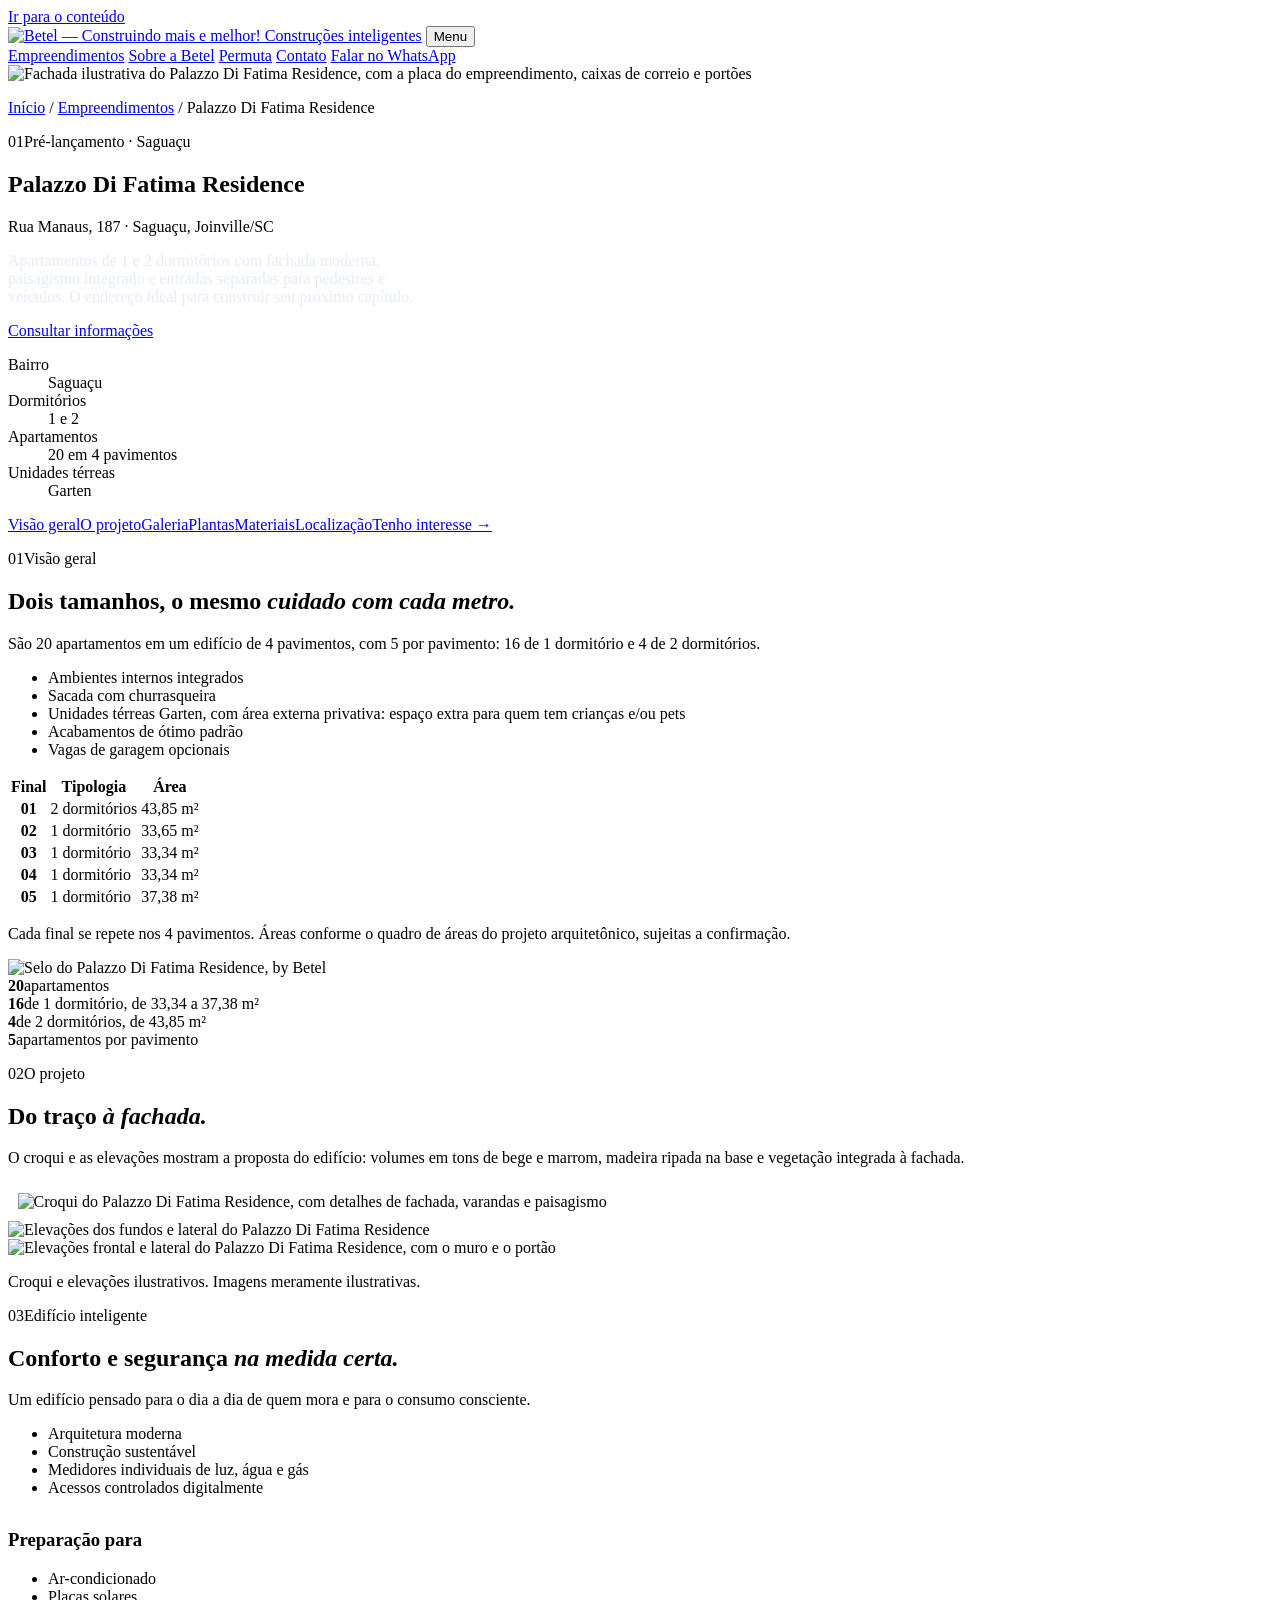
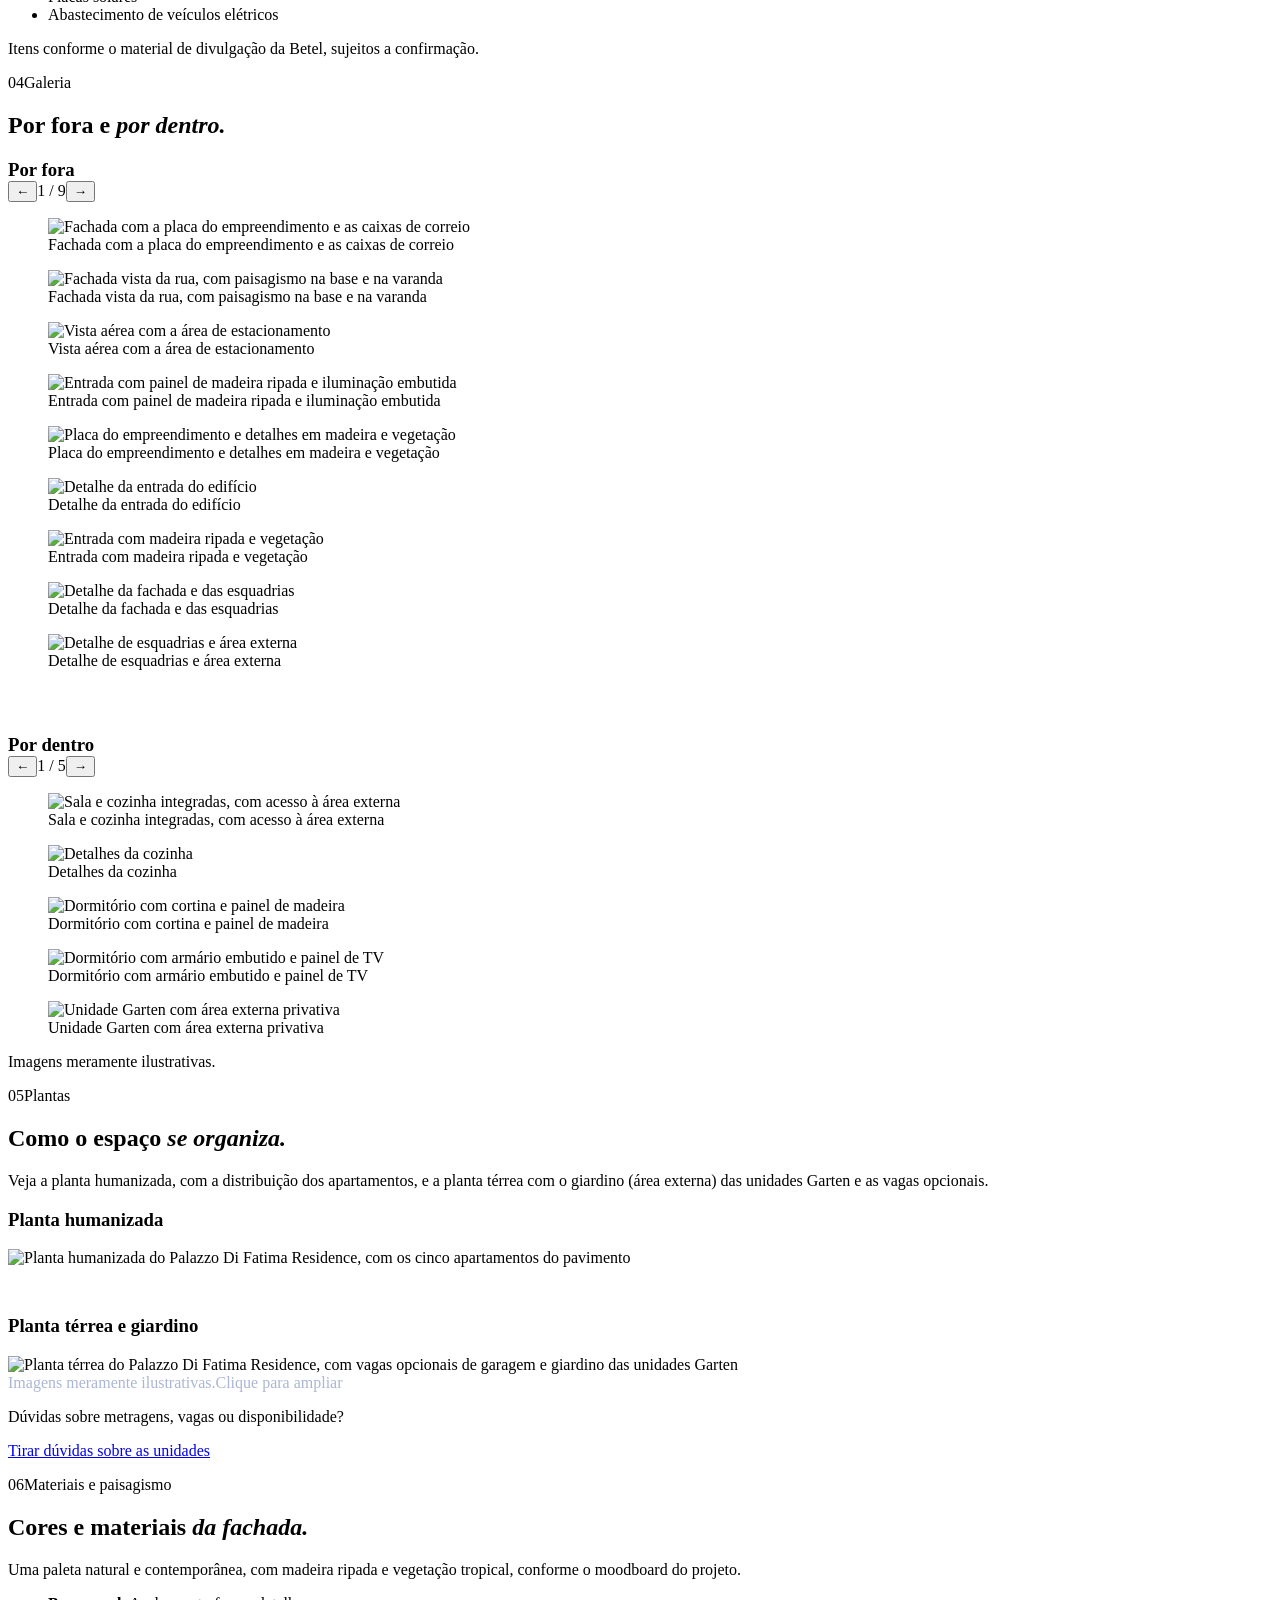
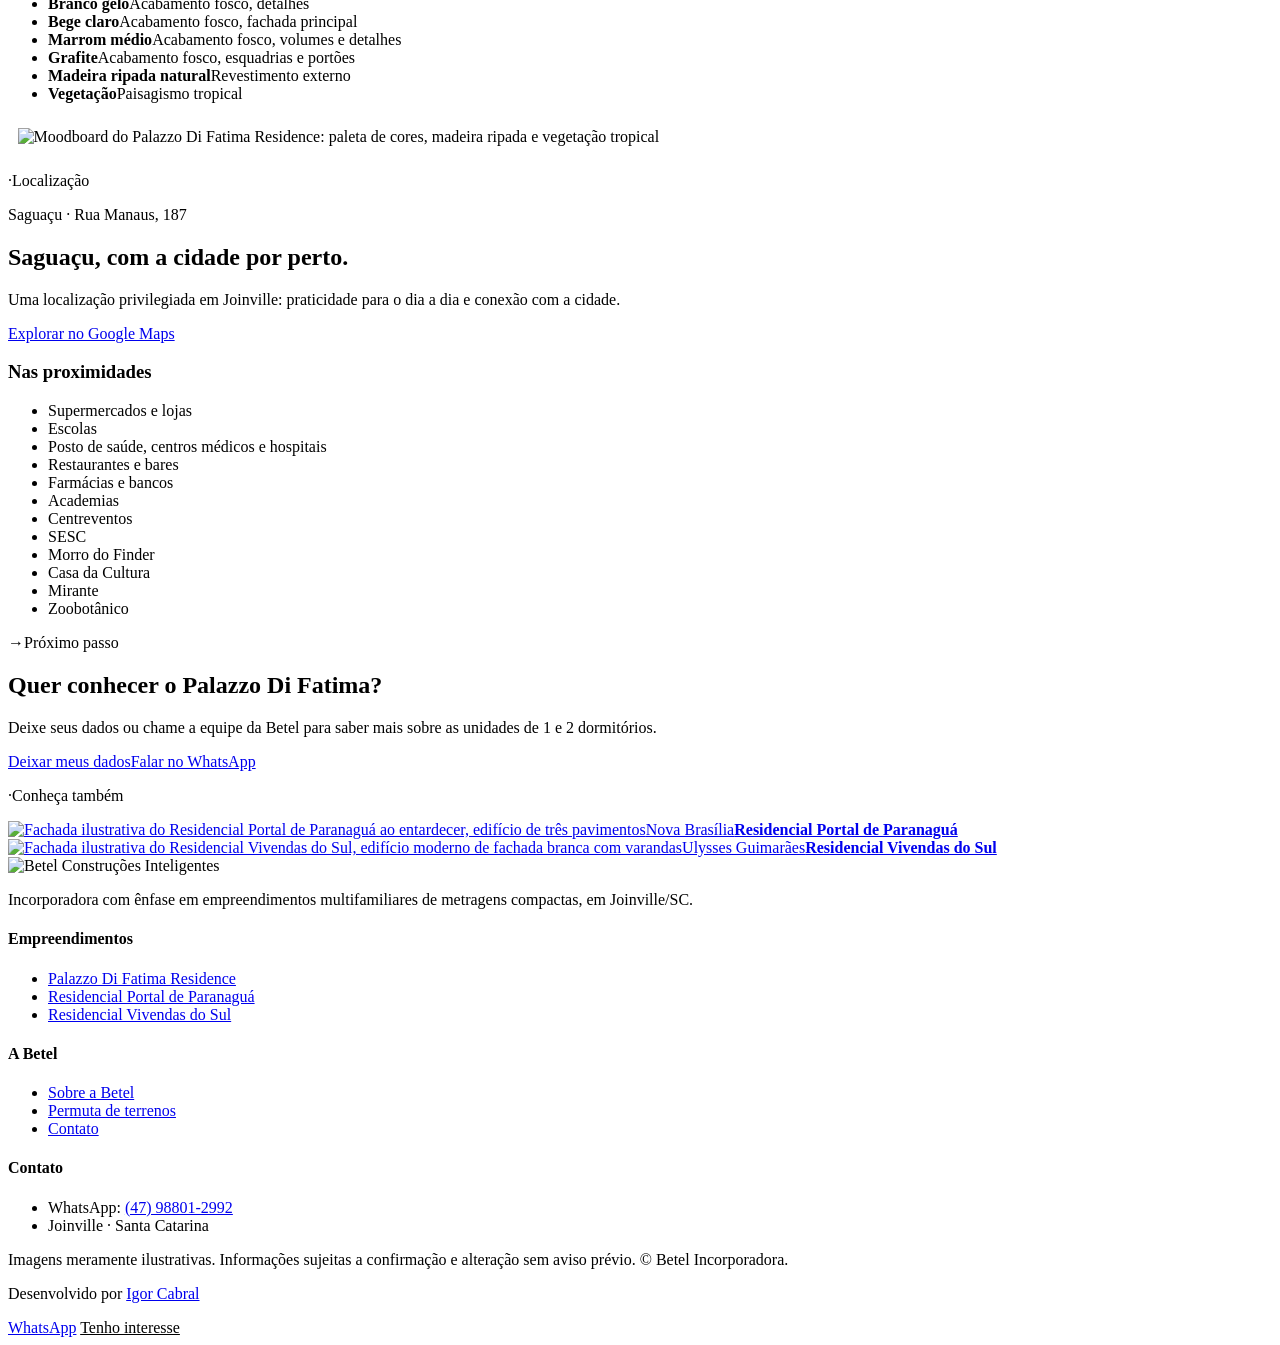
==== palazzo-di-fatima.html @ acd038aa "Add files via upload" ====
<!doctype html>
<html lang="pt-BR">
<head>
<meta charset="utf-8">
<meta name="viewport" content="width=device-width,initial-scale=1">
<title>Palazzo Di Fatima Residence — 20 apartamentos de 1 e 2 dormitórios no Saguaçu, Joinville | Betel</title>
<meta name="description" content="Palazzo Di Fatima Residence, Rua Manaus, 187, Saguaçu (Joinville): 20 apartamentos de 1 e 2 dormitórios, unidades Garten, edifício inteligente. Veja plantas, galeria e localização.">
<meta property="og:title" content="Palazzo Di Fatima Residence — 20 apartamentos de 1 e 2 dormitórios no Saguaçu, Joinville | Betel">
<meta property="og:description" content="Palazzo Di Fatima Residence, Rua Manaus, 187, Saguaçu (Joinville): 20 apartamentos de 1 e 2 dormitórios, unidades Garten, edifício inteligente. Veja plantas, galeria e localização.">
<meta property="og:type" content="website">
<meta property="og:locale" content="pt_BR">
<meta property="og:image" content="img/palazzo-fachada.jpg">
<meta name="theme-color" content="#0b1f4b">
<link rel="icon" href="img/betel-logo.png">
<link rel="stylesheet" href="css/style.css">
</head>
<body>
<a class="skip" href="#conteudo">Ir para o conteúdo</a>
<header class="site-header">
  <div class="wrap">
    <a class="logo" href="index.html" aria-label="Betel Incorporadora — página inicial"><img src="img/betel-logo.png" alt="Betel — Construindo mais e melhor! Construções inteligentes" width="96" height="40"></a>
    <button class="menu-toggle" aria-expanded="false" aria-controls="nav">Menu</button>
    <nav class="nav" id="nav" aria-label="Principal">
      <a href="index.html#empreendimentos">Empreendimentos</a>
      <a href="index.html#sobre">Sobre a Betel</a>
      <a href="index.html#permuta">Permuta</a>
      <a href="index.html#contato">Contato</a>
      <a class="btn btn-gold btn-sm" data-wa="Olá! Acessei o site da Betel e gostaria de receber mais informações." href="#">Falar no WhatsApp</a>
    </nav>
  </div>
  <div class="progress" aria-hidden="true"></div>
</header>
<main id="conteudo">
<section class="p-hero" aria-labelledby="h1">
  <div class="hero-media" style="--pos:center 78%"><img src="img/palazzo-fachada.jpg" alt="Fachada ilustrativa do Palazzo Di Fatima Residence, com a placa do empreendimento, caixas de correio e portões" width="1592" height="1125" fetchpriority="high" decoding="async" style=view-transition-name:img-palazzo></div>
  <div class="wrap">
    <div class="p-hero-grid">
    <div>
    <p class="crumb"><a href="index.html">Início</a> / <a href="index.html#empreendimentos">Empreendimentos</a> / Palazzo Di Fatima Residence</p>
    <p class="dim"><span class="n">01</span><span class="ln"></span><span>Pré-lançamento · Saguaçu</span></p>
    <h1 id="h1">Palazzo Di Fatima Residence</h1>
    <p class="addr">Rua Manaus, 187 · Saguaçu, Joinville/SC</p>
    <p class="lead" style="color:#e6ebf7;max-width:52ch">Apartamentos de 1 e 2 dormitórios com fachada moderna, paisagismo integrado e entradas separadas para pedestres e veículos. O endereço ideal para construir seu próximo capítulo.</p>
    <div class="actions"><a class="btn btn-gold" data-wa="Olá! Acessei o site da Betel e gostaria de receber mais informações sobre o Palazzo Di Fatima Residence." href="#">Consultar informações</a><a class="tlink" style="color:#fff" href="#localizacao">Ver localização</a></div>
    </div>
    
    </div>
    <dl class="p-strip"><div><dt>Bairro</dt><dd>Saguaçu</dd></div><div><dt>Dormitórios</dt><dd>1 e 2</dd></div><div><dt>Apartamentos</dt><dd>20 em 4 pavimentos</dd></div><div><dt>Unidades térreas</dt><dd>Garten</dd></div></dl>
  </div>
</section><div class="subnav"><div class="wrap"><a href="#visao">Visão geral</a><a href="#projeto">O projeto</a><a href="#galeria">Galeria</a><a href="#plantas">Plantas</a><a href="#materiais">Materiais</a><a href="#localizacao">Localização</a><a class="go" href="index.html?empreendimento=palazzo-di-fatima#contato">Tenho interesse →</a></div></div>
<section class="sec light" id="visao">
  <div class="wrap">
    <p class="dim rv "><span class="n">01</span><span class="ln"></span><span>Visão geral</span></p>
    <div class="split">
      <div>
        <h2>Dois tamanhos, o mesmo <em>cuidado com cada metro.</em></h2>
        <p class="lead">São 20 apartamentos em um edifício de 4 pavimentos, com 5 por pavimento: 16 de 1 dormitório e 4 de 2 dormitórios.</p>
        <ul class="ticks" data-stagger><li>Ambientes internos integrados</li><li>Sacada com churrasqueira</li><li>Unidades térreas Garten, com área externa privativa: espaço extra para quem tem crianças e/ou pets</li><li>Acabamentos de ótimo padrão</li><li>Vagas de garagem opcionais</li></ul>
      </div>
      <div>
        <div class="compare rv" tabindex="0" role="region" aria-label="Quadro de unidades do Palazzo Di Fatima">
          <table style="min-width:0">
            <thead><tr><th scope="col">Final</th><th scope="col">Tipologia</th><th scope="col">Área</th></tr></thead>
            <tbody>
              <tr><th scope="row" style="position:static">01</th><td>2 dormitórios</td><td>43,85 m²</td></tr>
              <tr><th scope="row" style="position:static">02</th><td>1 dormitório</td><td>33,65 m²</td></tr>
              <tr><th scope="row" style="position:static">03</th><td>1 dormitório</td><td>33,34 m²</td></tr>
              <tr><th scope="row" style="position:static">04</th><td>1 dormitório</td><td>33,34 m²</td></tr>
              <tr><th scope="row" style="position:static">05</th><td>1 dormitório</td><td>37,38 m²</td></tr>
            </tbody>
          </table>
        </div>
        <p class="fine">Cada final se repete nos 4 pavimentos. Áreas conforme o quadro de áreas do projeto arquitetônico, sujeitas a confirmação.</p>
        <img class="brand-stamp" src="img/palazzo-selo.jpg" alt="Selo do Palazzo Di Fatima Residence, by Betel" width="150" height="150" loading="lazy" decoding="async">
      </div>
    </div>
    <div class="bignums" data-stagger>
      <div><b>20</b><span>apartamentos</span></div>
      <div><b>16</b><span>de 1 dormitório, de 33,34 a 37,38 m²</span></div>
      <div><b>4</b><span>de 2 dormitórios, de 43,85 m²</span></div>
      <div><b>5</b><span>apartamentos por pavimento</span></div>
    </div>
  </div>
</section>
<section class="sec white" id="projeto">
  <div class="wrap">
    <p class="dim rv "><span class="n">02</span><span class="ln"></span><span>O projeto</span></p>
    <div class="sec-head"><h2>Do traço <em>à fachada.</em></h2><p>O croqui e as elevações mostram a proposta do edifício: volumes em tons de bege e marrom, madeira ripada na base e vegetação integrada à fachada.</p></div>
    <div class="plan imr" style="padding:.6rem"><img src="img/palazzo-croqui.jpg" alt="Croqui do Palazzo Di Fatima Residence, com detalhes de fachada, varandas e paisagismo" width="1800" height="1012" loading="lazy" decoding="async" data-lb></div>
    <div class="elev">
      <div class="plan imr"><img src="img/palazzo-elevacao-1.jpg" alt="Elevações dos fundos e lateral do Palazzo Di Fatima Residence" width="1625" height="1125" loading="lazy" decoding="async" data-lb></div>
      <div class="plan imr"><img src="img/palazzo-elevacao-2.jpg" alt="Elevações frontal e lateral do Palazzo Di Fatima Residence, com o muro e o portão" width="1591" height="1125" loading="lazy" decoding="async" data-lb></div>
    </div>
    <p class="fine">Croqui e elevações ilustrativos. Imagens meramente ilustrativas.</p>
  </div>
</section>
<section class="sec dark" id="inteligente">
  <div class="wrap">
    <p class="dim rv "><span class="n">03</span><span class="ln"></span><span>Edifício inteligente</span></p>
    <div class="split">
      <div>
        <h2>Conforto e segurança <em>na medida certa.</em></h2>
        <p class="lead">Um edifício pensado para o dia a dia de quem mora e para o consumo consciente.</p>
      </div>
      <div>
        <ul class="ticks" data-stagger><li>Arquitetura moderna</li><li>Construção sustentável</li><li>Medidores individuais de luz, água e gás</li><li>Acessos controlados digitalmente</li></ul>
        <h3 style="margin-top:2rem">Preparação para</h3>
        <ul class="ticks" data-stagger><li>Ar-condicionado</li><li>Placas solares</li><li>Abastecimento de veículos elétricos</li></ul>
      </div>
    </div>
    <p class="fine">Itens conforme o material de divulgação da Betel, sujeitos a confirmação.</p>
  </div>
</section>
<section class="sec light" id="galeria">
  <div class="wrap">
    <p class="dim rv "><span class="n">04</span><span class="ln"></span><span>Galeria</span></p>
    <h2>Por fora e <em>por dentro.</em></h2>
    <div class="carousel-wrap">
  <div class="car-head"><h3 style="margin:0">Por fora</h3>
    <div class="car-ctl"><button class="prev" aria-label="Imagem anterior: Por fora">←</button><span class="cnt" aria-live="polite">1 / 9</span><button class="next" aria-label="Próxima imagem: Por fora">→</button></div></div>
  <div class="carousel" tabindex="0" aria-label="Galeria: Por fora"><figure><div class="fimg imr"><img src="img/palazzo-fachada.jpg" alt="Fachada com a placa do empreendimento e as caixas de correio" width="1592" height="1125" loading="lazy" decoding="async" data-lb></div><figcaption>Fachada com a placa do empreendimento e as caixas de correio</figcaption></figure><figure><div class="fimg imr"><img src="img/palazzo-hero.jpg" alt="Fachada vista da rua, com paisagismo na base e na varanda" width="1581" height="1125" loading="lazy" decoding="async" data-lb></div><figcaption>Fachada vista da rua, com paisagismo na base e na varanda</figcaption></figure><figure><div class="fimg imr"><img src="img/palazzo-aerea.jpg" alt="Vista aérea com a área de estacionamento" width="1800" height="1012" loading="lazy" decoding="async" data-lb></div><figcaption>Vista aérea com a área de estacionamento</figcaption></figure><figure><div class="fimg imr"><img src="img/palazzo-entrada-betel.jpg" alt="Entrada com painel de madeira ripada e iluminação embutida" width="1800" height="1012" loading="lazy" decoding="async" data-lb></div><figcaption>Entrada com painel de madeira ripada e iluminação embutida</figcaption></figure><figure><div class="fimg imr"><img src="img/palazzo-placa.jpg" alt="Placa do empreendimento e detalhes em madeira e vegetação" width="1800" height="1012" loading="lazy" decoding="async" data-lb></div><figcaption>Placa do empreendimento e detalhes em madeira e vegetação</figcaption></figure><figure><div class="fimg imr"><img src="img/palazzo-entrada-1.jpg" alt="Detalhe da entrada do edifício" width="1600" height="1125" loading="lazy" decoding="async" data-lb></div><figcaption>Detalhe da entrada do edifício</figcaption></figure><figure><div class="fimg imr"><img src="img/palazzo-entrada-2.jpg" alt="Entrada com madeira ripada e vegetação" width="1600" height="1125" loading="lazy" decoding="async" data-lb></div><figcaption>Entrada com madeira ripada e vegetação</figcaption></figure><figure><div class="fimg imr"><img src="img/palazzo-detalhe-fachada.jpg" alt="Detalhe da fachada e das esquadrias" width="1592" height="1125" loading="lazy" decoding="async" data-lb></div><figcaption>Detalhe da fachada e das esquadrias</figcaption></figure><figure><div class="fimg imr"><img src="img/palazzo-detalhe-varanda.jpg" alt="Detalhe de esquadrias e área externa" width="1592" height="1125" loading="lazy" decoding="async" data-lb></div><figcaption>Detalhe de esquadrias e área externa</figcaption></figure></div>
</div>
    <div style="height:3rem"></div>
    <div class="carousel-wrap">
  <div class="car-head"><h3 style="margin:0">Por dentro</h3>
    <div class="car-ctl"><button class="prev" aria-label="Imagem anterior: Por dentro">←</button><span class="cnt" aria-live="polite">1 / 5</span><button class="next" aria-label="Próxima imagem: Por dentro">→</button></div></div>
  <div class="carousel" tabindex="0" aria-label="Galeria: Por dentro"><figure><div class="fimg imr"><img src="img/palazzo-sala-cozinha.jpg" alt="Sala e cozinha integradas, com acesso à área externa" width="1581" height="1125" loading="lazy" decoding="async" data-lb></div><figcaption>Sala e cozinha integradas, com acesso à área externa</figcaption></figure><figure><div class="fimg imr"><img src="img/palazzo-cozinha-detalhe.jpg" alt="Detalhes da cozinha" width="1605" height="1128" loading="lazy" decoding="async" data-lb></div><figcaption>Detalhes da cozinha</figcaption></figure><figure><div class="fimg imr"><img src="img/palazzo-quarto-solteiro.jpg" alt="Dormitório com cortina e painel de madeira" width="1587" height="1128" loading="lazy" decoding="async" data-lb></div><figcaption>Dormitório com cortina e painel de madeira</figcaption></figure><figure><div class="fimg imr"><img src="img/palazzo-quarto-casal.jpg" alt="Dormitório com armário embutido e painel de TV" width="1598" height="1130" loading="lazy" decoding="async" data-lb></div><figcaption>Dormitório com armário embutido e painel de TV</figcaption></figure><figure><div class="fimg imr"><img src="img/palazzo-garten.jpg" alt="Unidade Garten com área externa privativa" width="580" height="435" loading="lazy" decoding="async" data-lb></div><figcaption>Unidade Garten com área externa privativa</figcaption></figure></div>
</div>
    <p class="fine">Imagens meramente ilustrativas.</p>
  </div>
</section>
<section class="sec dark" id="plantas">
  <div class="wrap">
    <p class="dim rv "><span class="n">05</span><span class="ln"></span><span>Plantas</span></p>
    <div class="sec-head"><h2>Como o espaço <em>se organiza.</em></h2><p>Veja a planta humanizada, com a distribuição dos apartamentos, e a planta térrea com o giardino (área externa) das unidades Garten e as vagas opcionais.</p></div>
    <h3>Planta humanizada</h3>
    <div class="plan imr"><img src="img/palazzo-planta-humanizada.jpg" alt="Planta humanizada do Palazzo Di Fatima Residence, com os cinco apartamentos do pavimento" width="1874" height="1125" loading="lazy" decoding="async" data-lb></div>
    <h3 style="margin-top:3rem">Planta térrea e giardino</h3>
    <div class="plan imr"><img src="img/palazzo-planta-terrea.jpg" alt="Planta térrea do Palazzo Di Fatima Residence, com vagas opcionais de garagem e giardino das unidades Garten" width="2000" height="836" loading="lazy" decoding="async" data-lb></div>
    <div class="plan-note" style="color:#aab6d3"><span>Imagens meramente ilustrativas.</span><span class="zoom-hint" style="color:var(--gold)">Clique para ampliar</span></div>
    <div class="inline-cta"><p>Dúvidas sobre metragens, vagas ou disponibilidade?</p><a class="btn btn-gold" data-wa="Olá! Acessei o site da Betel e gostaria de tirar dúvidas sobre as unidades e as vagas do Palazzo Di Fatima Residence." href="#">Tirar dúvidas sobre as unidades</a></div>
  </div>
</section>
<section class="sec white" id="materiais">
  <div class="wrap">
    <p class="dim rv "><span class="n">06</span><span class="ln"></span><span>Materiais e paisagismo</span></p>
    <div class="split rev">
      <div>
        <h2>Cores e materiais <em>da fachada.</em></h2>
        <p class="lead">Uma paleta natural e contemporânea, com madeira ripada e vegetação tropical, conforme o moodboard do projeto.</p>
        <ul class="swatches" data-stagger>
          <li><i style="background:#faf6f3"></i><span><b>Branco gelo</b>Acabamento fosco, detalhes</span></li>
          <li><i style="background:#d4c6b6"></i><span><b>Bege claro</b>Acabamento fosco, fachada principal</span></li>
          <li><i style="background:#876b55"></i><span><b>Marrom médio</b>Acabamento fosco, volumes e detalhes</span></li>
          <li><i style="background:#4a4b46"></i><span><b>Grafite</b>Acabamento fosco, esquadrias e portões</span></li>
          <li><i class="wood"></i><span><b>Madeira ripada natural</b>Revestimento externo</span></li>
          <li><i class="leaf"></i><span><b>Vegetação</b>Paisagismo tropical</span></li>
        </ul>
      </div>
      <div class="plan imr" style="padding:.6rem"><img src="img/palazzo-moodboard.jpg" alt="Moodboard do Palazzo Di Fatima Residence: paleta de cores, madeira ripada e vegetação tropical" width="1600" height="1125" loading="lazy" decoding="async" data-lb></div>
    </div>
  </div>
</section>
<section class="sec white" id="localizacao">
  <div class="wrap">
    <p class="dim rv "><span class="n">·</span><span class="ln"></span><span>Localização</span></p>
    <div class="split rev">
      <div>
        <p class="where">Saguaçu · Rua Manaus, 187</p>
        <h2>Saguaçu, com a cidade por perto.</h2>
        <p class="lead">Uma localização privilegiada em Joinville: praticidade para o dia a dia e conexão com a cidade.</p>
        <div class="actions"><a class="btn btn-line" target="_blank" rel="noopener" href="https://www.google.com/maps/search/?api=1&query=Rua%20Manaus%2C%20187%2C%20Sagua%C3%A7u%2C%20Joinville%2C%20SC">Explorar no Google Maps</a></div>
      </div>
      <div><h3>Nas proximidades</h3><ul class="ticks cols2 stagger-ul"><li>Supermercados e lojas</li><li>Escolas</li><li>Posto de saúde, centros médicos e hospitais</li><li>Restaurantes e bares</li><li>Farmácias e bancos</li><li>Academias</li><li>Centreventos</li><li>SESC</li><li>Morro do Finder</li><li>Casa da Cultura</li><li>Mirante</li><li>Zoobotânico</li></ul></div>
    </div>
  </div>
</section><section class="sec deep" id="contato-projeto" aria-labelledby="fc">
  <div class="wrap">
    <p class="dim rv "><span class="n">→</span><span class="ln"></span><span>Próximo passo</span></p>
    <div class="sec-head">
      <h2 id="fc">Quer conhecer o Palazzo Di Fatima?</h2>
      <div><p class="lead">Deixe seus dados ou chame a equipe da Betel para saber mais sobre as unidades de 1 e 2 dormitórios.</p>
      <div class="actions"><a class="btn btn-gold" href="index.html?empreendimento=palazzo-di-fatima#contato">Deixar meus dados</a><a class="btn btn-ghost" data-wa="Olá! Acessei o site da Betel e gostaria de receber mais informações sobre o Palazzo Di Fatima Residence." href="#">Falar no WhatsApp</a></div></div>
    </div>
  </div>
</section><section class="sec light"><div class="wrap">
  <p class="dim rv "><span class="n">·</span><span class="ln"></span><span>Conheça também</span></p>
  <div class="others" data-stagger><a href="portal-de-paranagua.html"><span class="im"><img src="img/portal-fachada.jpg" alt="Fachada ilustrativa do Residencial Portal de Paranaguá ao entardecer, edifício de três pavimentos" width="1600" height="900" loading="lazy" decoding="async"></span><span><span class="where">Nova Brasília</span><strong>Residencial Portal de Paranaguá</strong></span></a><a href="vivendas-do-sul.html"><span class="im"><img src="img/vivendas-fachada.jpg" alt="Fachada ilustrativa do Residencial Vivendas do Sul, edifício moderno de fachada branca com varandas" width="580" height="435" loading="lazy" decoding="async"></span><span><span class="where">Ulysses Guimarães</span><strong>Residencial Vivendas do Sul</strong></span></a></div>
</div></section></main>
<footer class="site-footer">
  <div class="wrap">
    <div class="cols">
      <div>
        <span class="logo-box"><img src="img/betel-logo.png" alt="Betel Construções Inteligentes" width="96" height="40"></span>
        <p>Incorporadora com ênfase em empreendimentos multifamiliares de metragens compactas, em Joinville/SC.</p>
      </div>
      <div>
        <h4>Empreendimentos</h4>
        <ul>
          <li><a href="palazzo-di-fatima.html">Palazzo Di Fatima Residence</a></li>
          <li><a href="portal-de-paranagua.html">Residencial Portal de Paranaguá</a></li>
          <li><a href="vivendas-do-sul.html">Residencial Vivendas do Sul</a></li>
        </ul>
      </div>
      <div>
        <h4>A Betel</h4>
        <ul>
          <li><a href="index.html#sobre">Sobre a Betel</a></li>
          <li><a href="index.html#permuta">Permuta de terrenos</a></li>
          <li><a href="index.html#contato">Contato</a></li>
        </ul>
      </div>
      <div>
        <h4>Contato</h4>
        <ul>
          <li>WhatsApp: <a data-wa="Olá! Acessei o site da Betel e gostaria de receber mais informações." href="#"><span data-wa-label>(47) 98801-2992</span></a></li>
          <li>Joinville · Santa Catarina</li>
        </ul>
      </div>
    </div>
    <div class="legal">
      <p>Imagens meramente ilustrativas. Informações sujeitas a confirmação e alteração sem aviso prévio. © Betel Incorporadora.</p>
      <p class="credit">Desenvolvido por <a href="https://igorcabral.dev.br" target="_blank" rel="noopener" aria-label="Igor Cabral, desenvolvedor do site (abre em nova aba)"><img src="img/igor-cabral-logo-white.png" alt="Igor Cabral" height="22" onerror="this.outerHTML='<span>Igor Cabral</span>'"></a></p>
    </div>
  </div>
</footer>
<div class="mbar" role="region" aria-label="Contato rápido">
  <a data-wa="Olá! Acessei o site da Betel e gostaria de receber mais informações sobre o Palazzo Di Fatima Residence." href="#">WhatsApp</a>
  <a class="gold" href="index.html?empreendimento=palazzo-di-fatima#contato" style="background:var(--gold);color:var(--navy-deep)">Tenho interesse</a>
</div>
<dialog id="lightbox" aria-label="Imagem ampliada">
  <div class="stage"><img alt=""></div>
  <button type="button" class="lb-btn lb-close" aria-label="Fechar">×</button>
  <button type="button" class="lb-btn lb-prev" aria-label="Imagem anterior">‹</button>
  <button type="button" class="lb-btn lb-next" aria-label="Próxima imagem">›</button>
  <p class="lb-cap" aria-live="polite"></p>
</dialog>
<script src="js/config.js"></script>
<script src="js/main.js"></script>
</body>
</html>
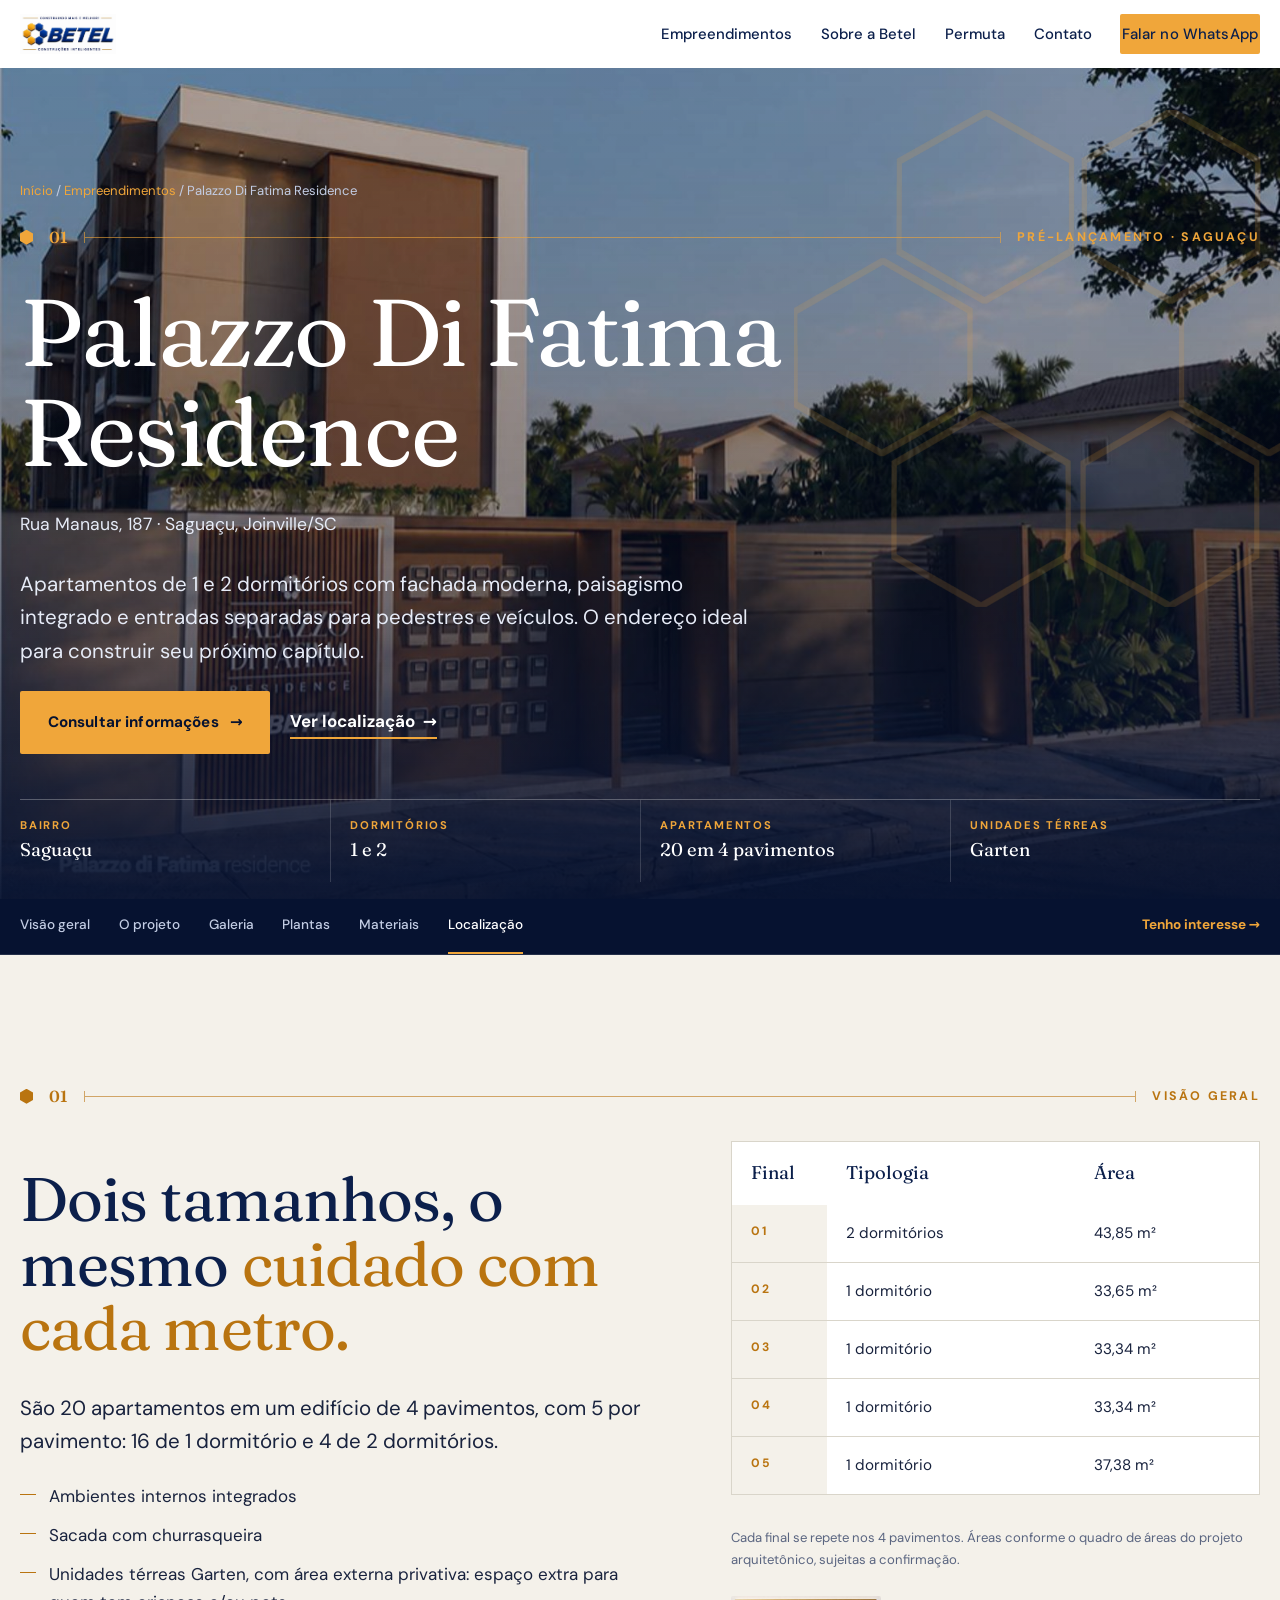
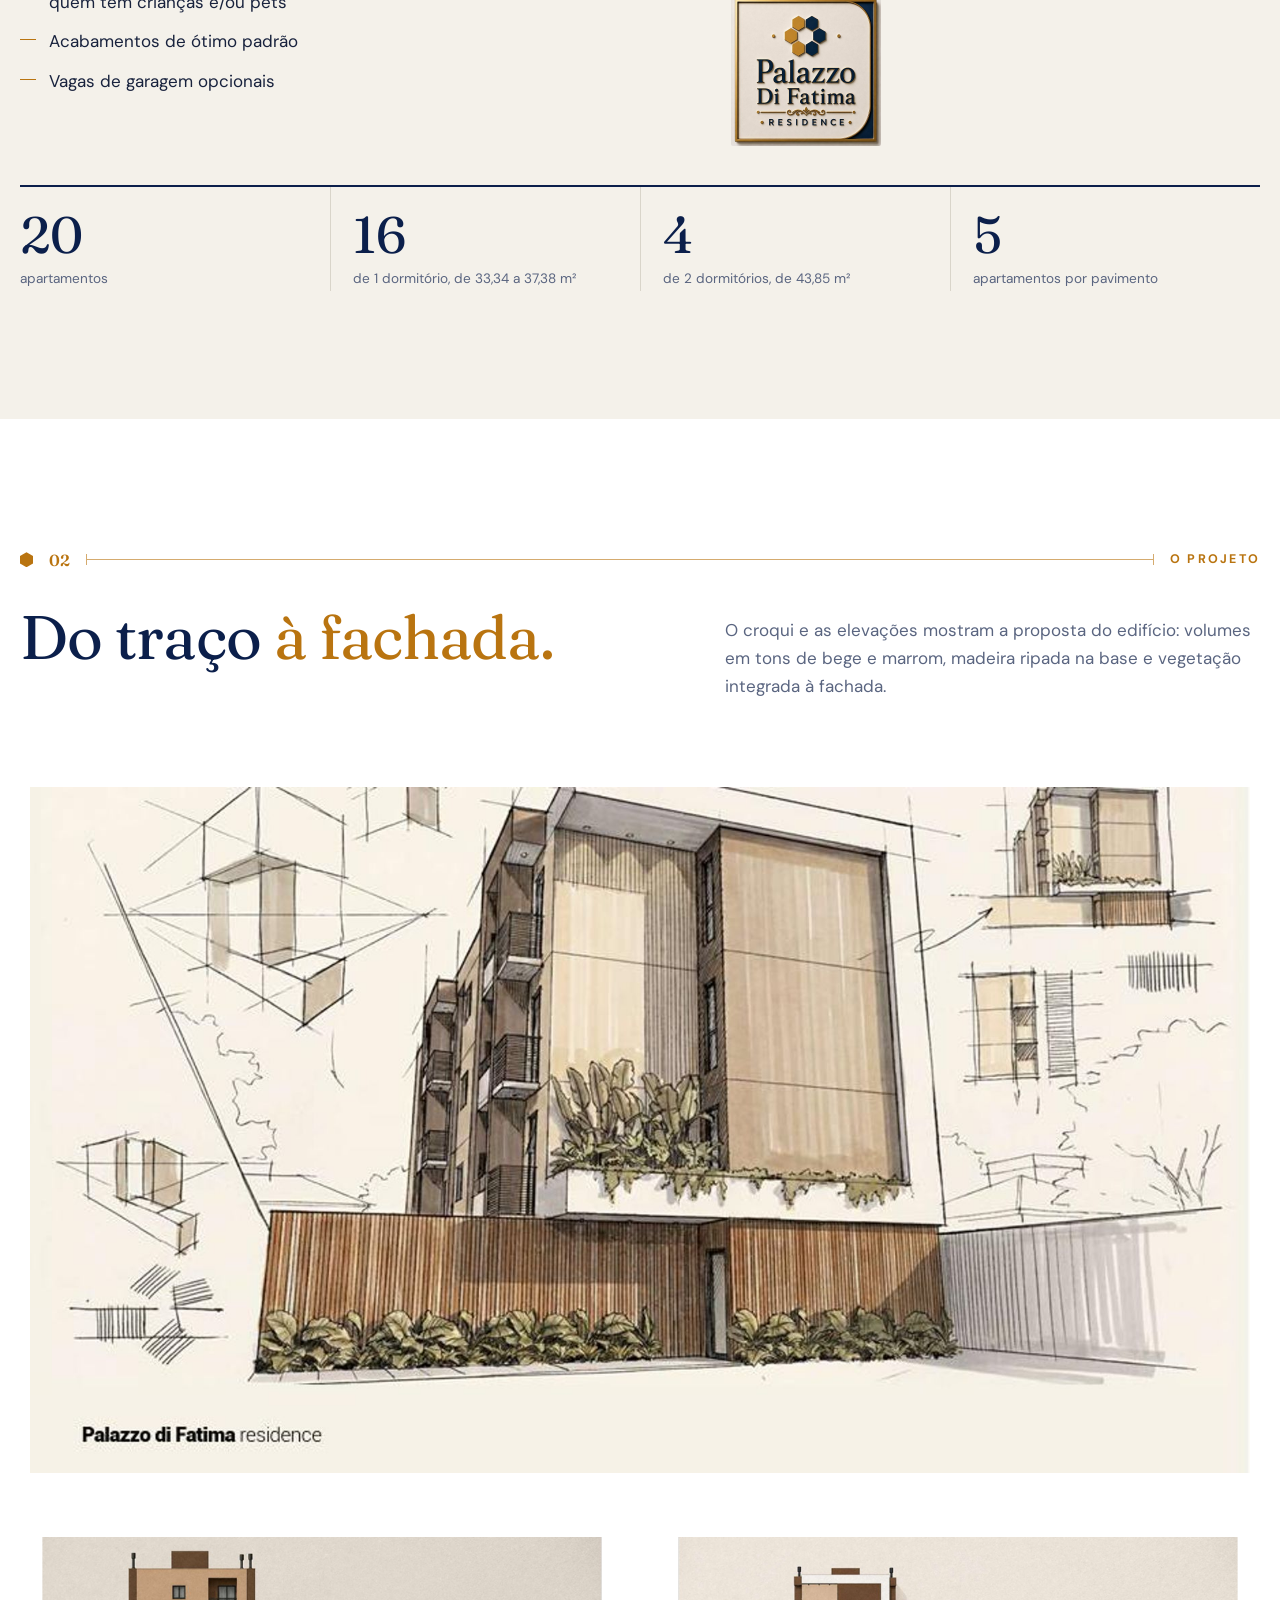
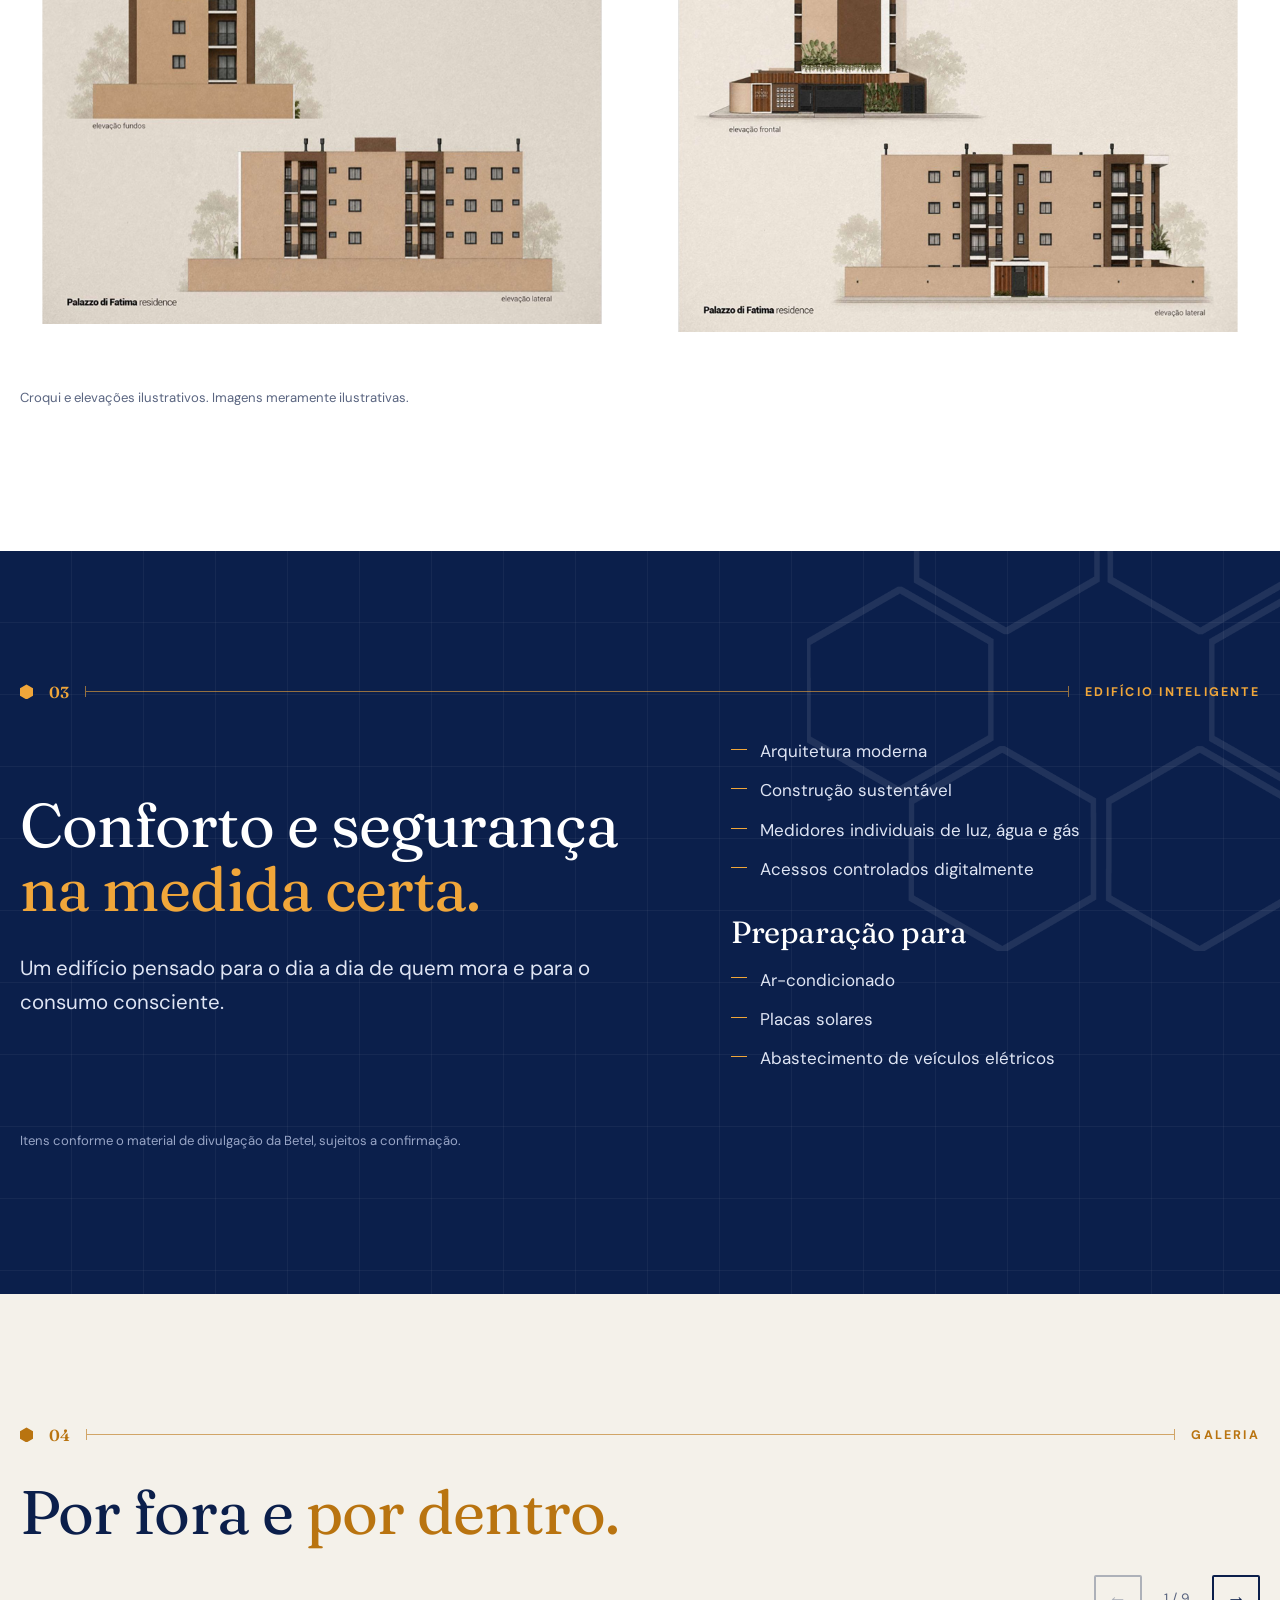
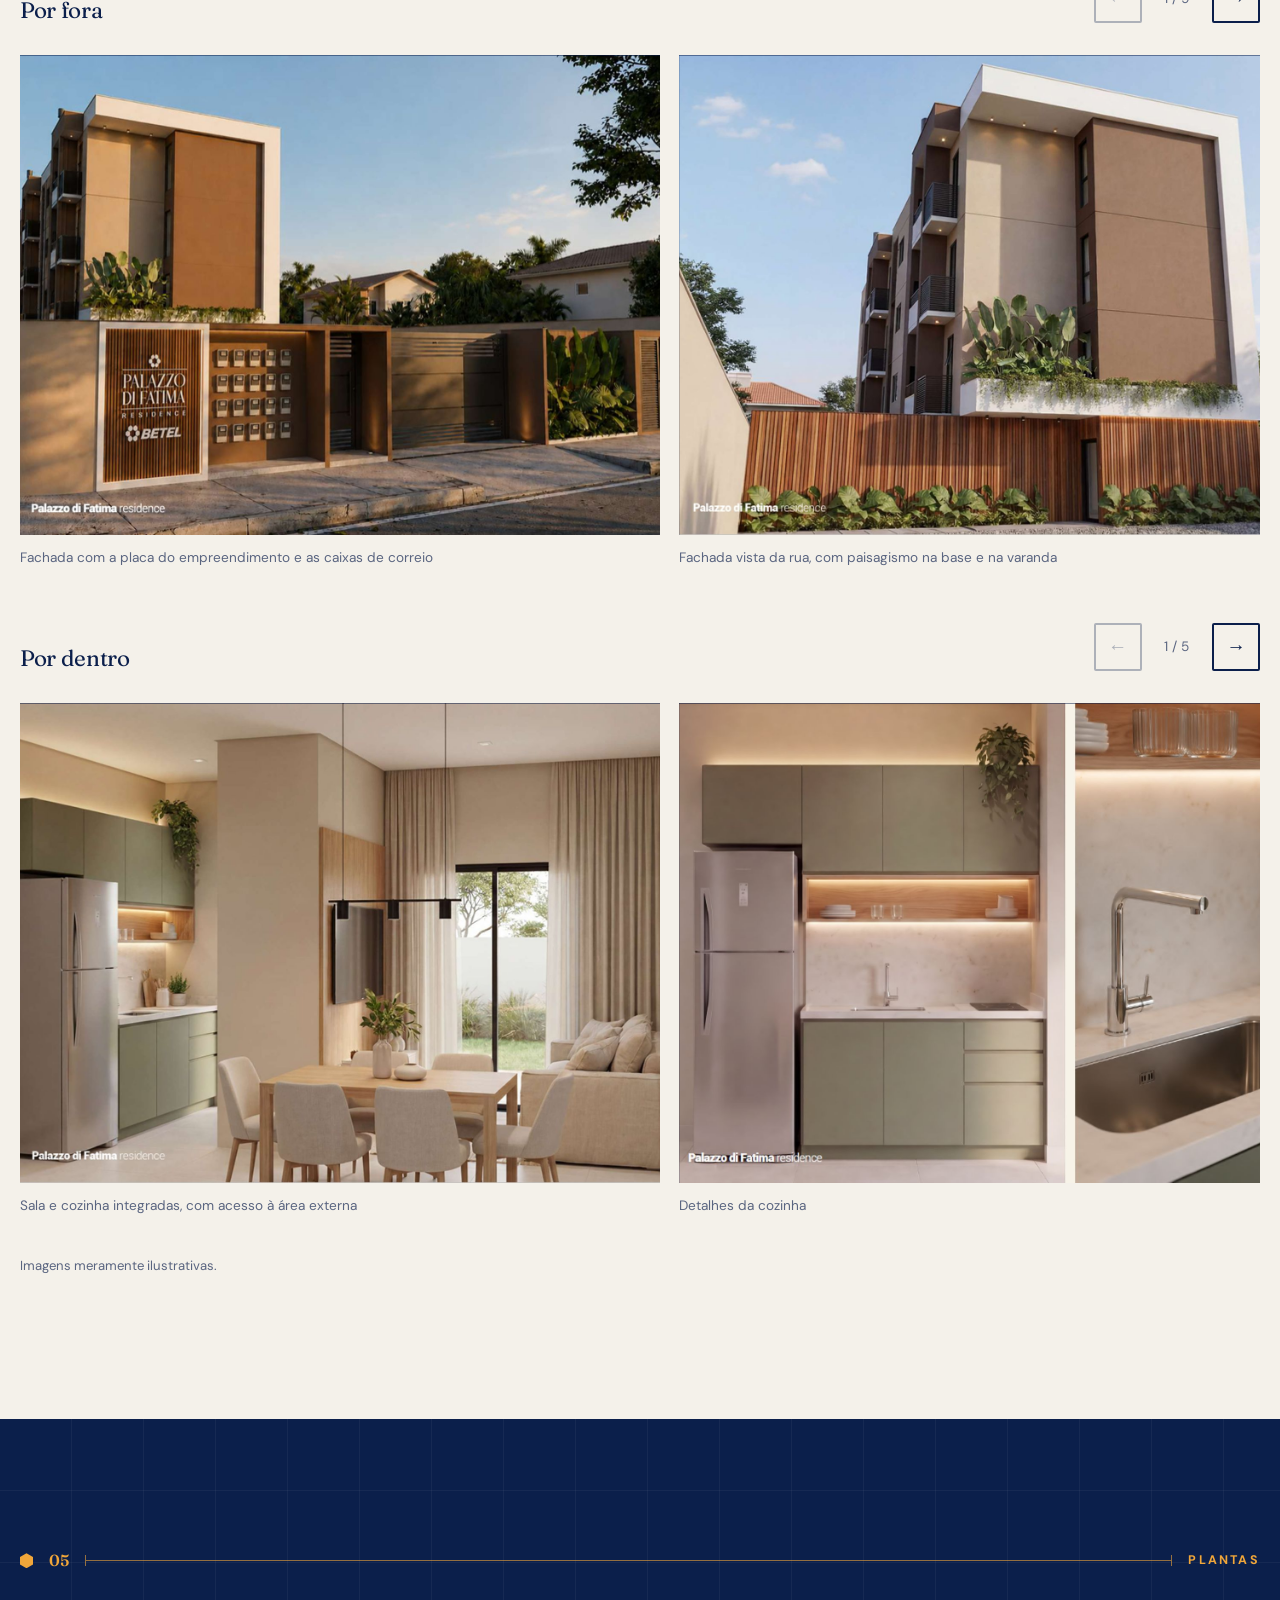
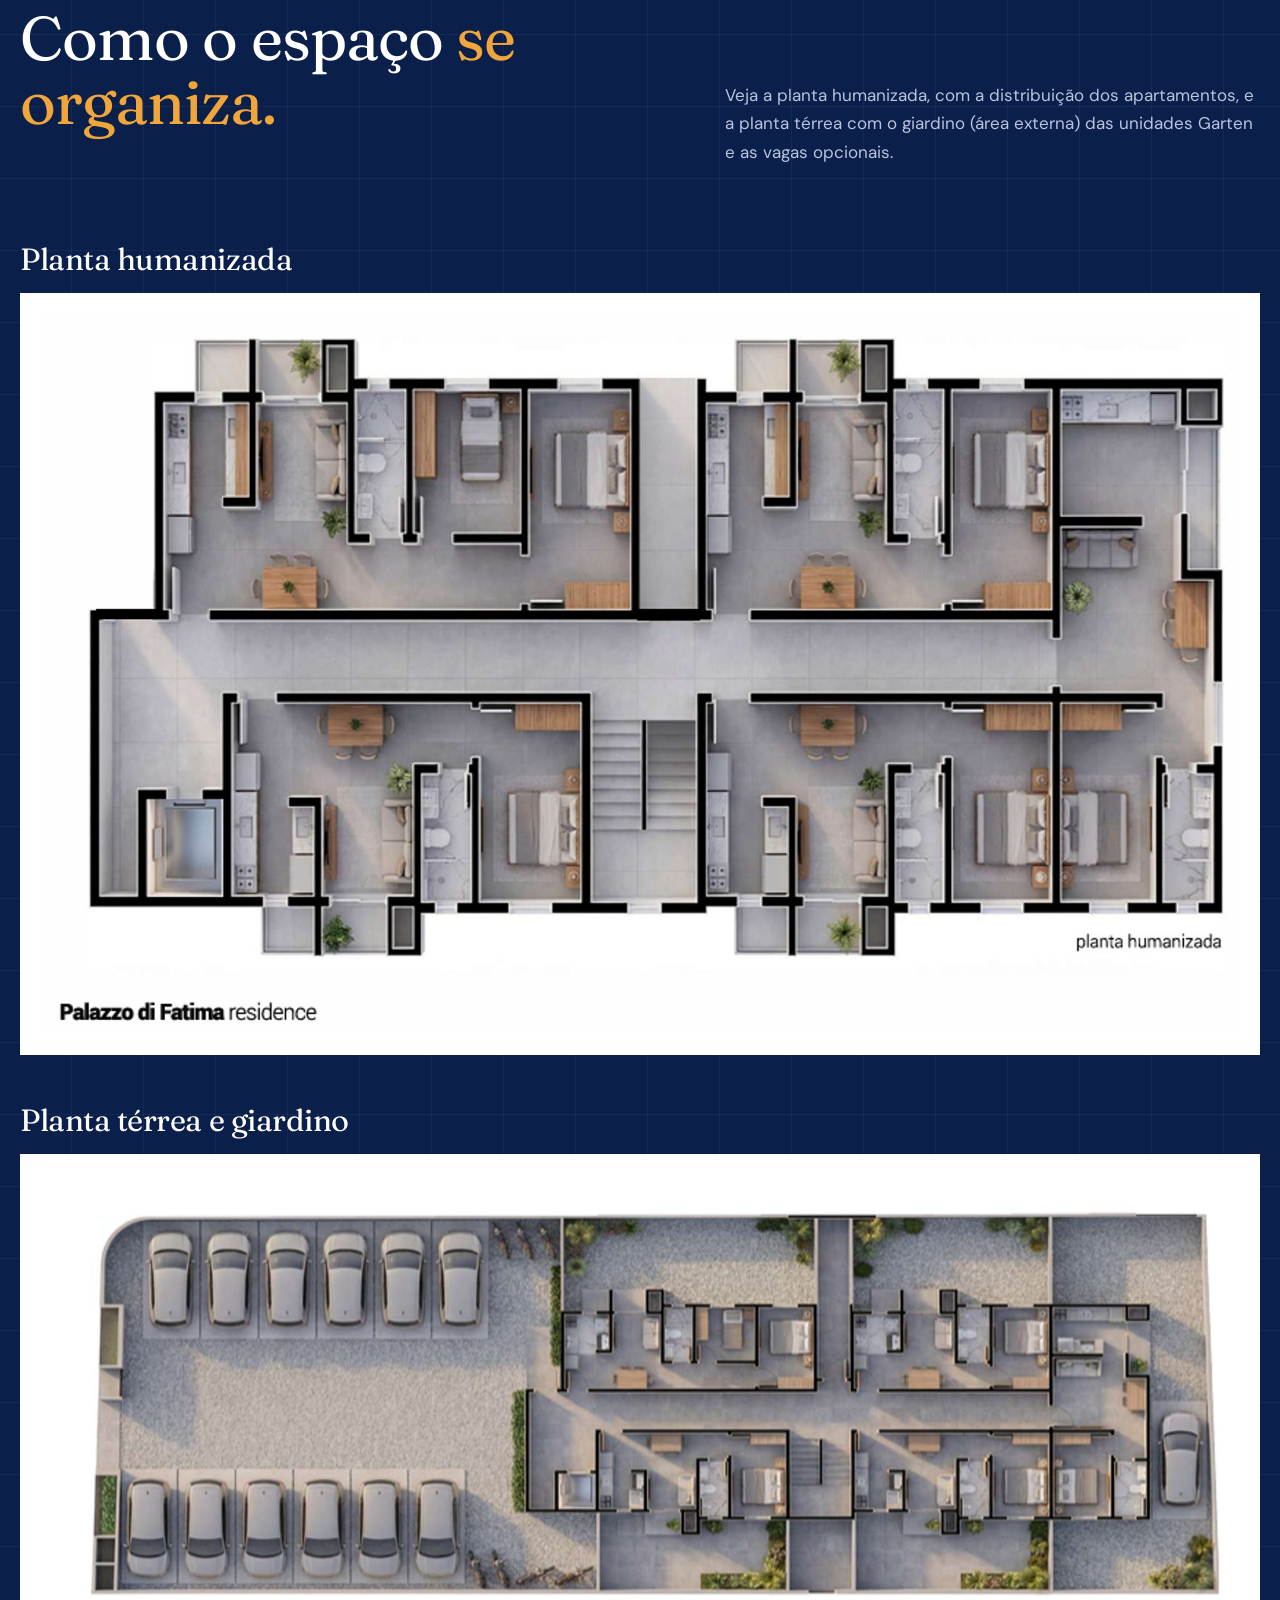
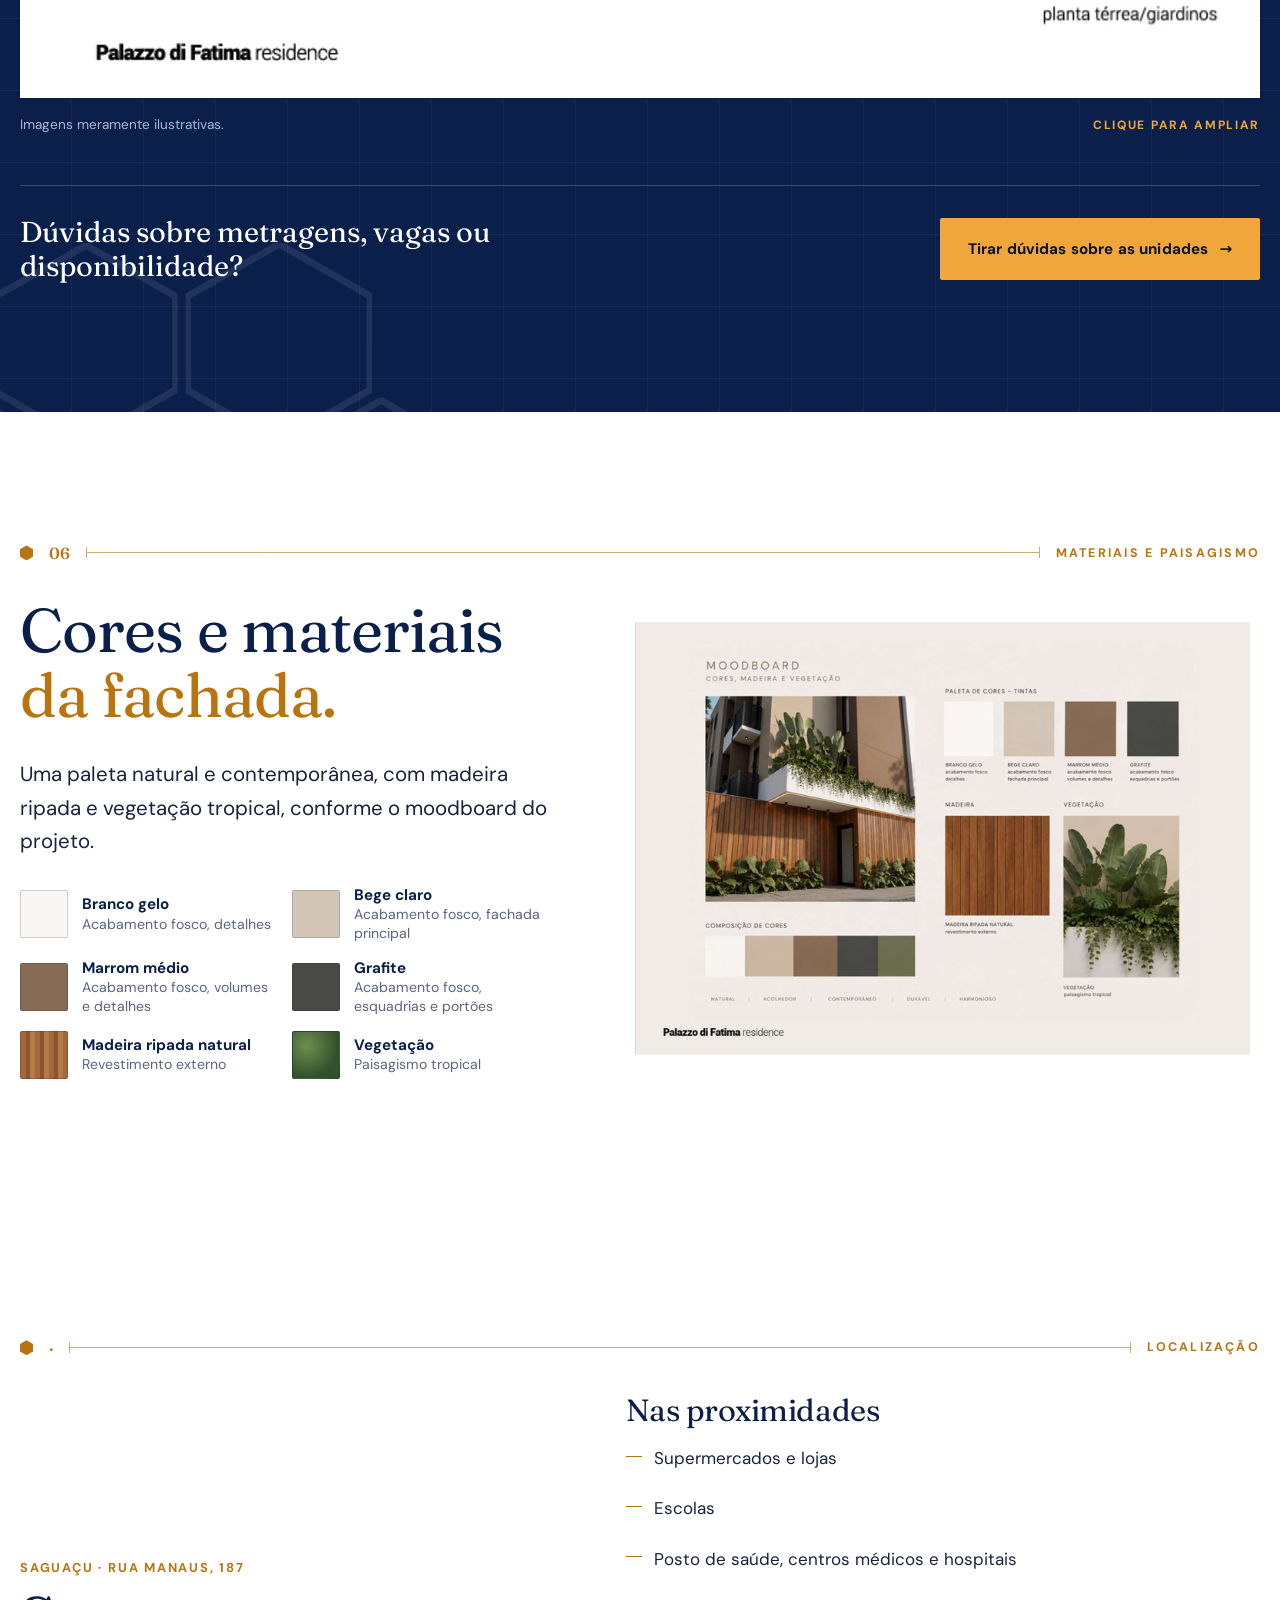
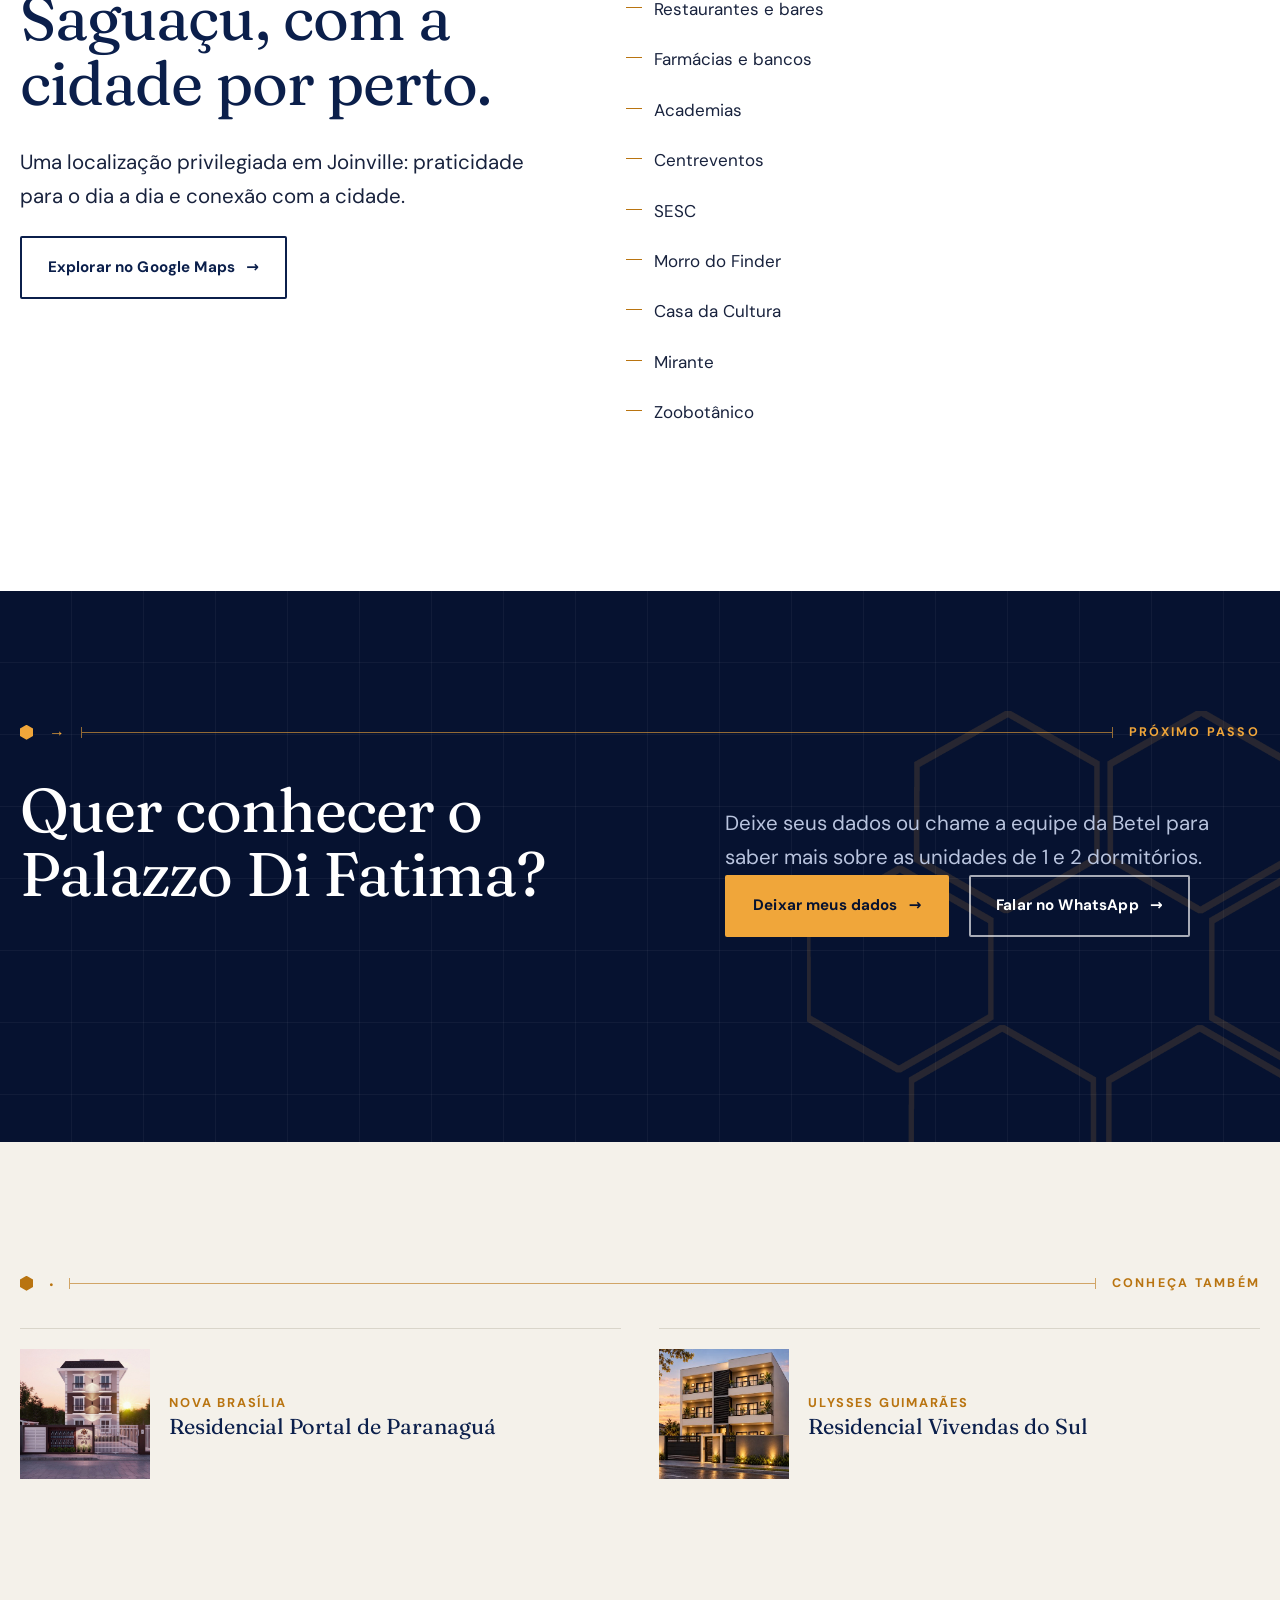
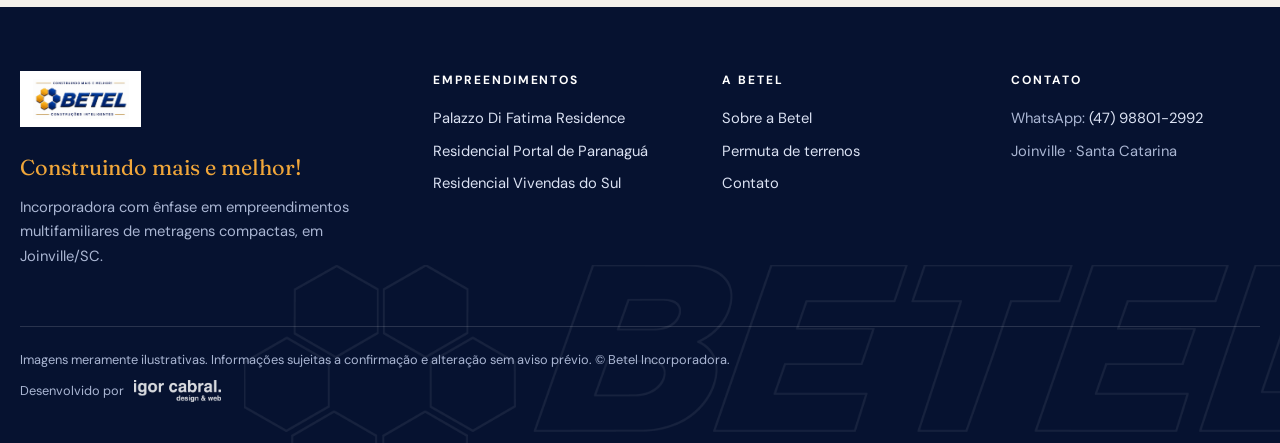
==== commit b12244ca: "Hero reativo, fachada com a rolagem, transição entre páginas e marca Betel reforçada" ====
--- a/palazzo-di-fatima.html
+++ b/palazzo-di-fatima.html
@@ -11,10 +11,13 @@
 <meta property="og:locale" content="pt_BR">
 <meta property="og:image" content="img/palazzo-fachada.jpg">
 <meta name="theme-color" content="#0b1f4b">
-<link rel="icon" href="img/betel-logo.png">
+<link rel="icon" type="image/png" href="img/favicon.png">
+<link rel="apple-touch-icon" href="img/apple-touch-icon.png">
+<script>try{var t=+sessionStorage.getItem("betel-nav");if(t&&Date.now()-t<4000)document.documentElement.classList.add("nav-in");sessionStorage.removeItem("betel-nav")}catch(e){}</script>
 <link rel="stylesheet" href="css/style.css">
 </head>
 <body>
+<div class="curtain" aria-hidden="true"><img src="img/betel-marca-branca.png" alt="" width="1400" height="305"><i></i></div>
 <a class="skip" href="#conteudo">Ir para o conteúdo</a>
 <header class="site-header">
   <div class="wrap">
@@ -33,6 +36,7 @@
 <main id="conteudo">
 <section class="p-hero" aria-labelledby="h1">
   <div class="hero-media" style="--pos:center 78%"><img src="img/palazzo-fachada.jpg" alt="Fachada ilustrativa do Palazzo Di Fatima Residence, com a placa do empreendimento, caixas de correio e portões" width="1592" height="1125" fetchpriority="high" decoding="async" style=view-transition-name:img-palazzo></div>
+  <img class="hero-hex" src="img/colmeia-dourada.png" alt="" aria-hidden="true" width="900" height="794" decoding="async" fetchpriority="low">
   <div class="wrap">
     <div class="p-hero-grid">
     <div>
@@ -94,7 +98,7 @@
     <p class="fine">Croqui e elevações ilustrativos. Imagens meramente ilustrativas.</p>
   </div>
 </section>
-<section class="sec dark" id="inteligente">
+<section class="sec dark colmeia-bg colmeia-tr" id="inteligente">
   <div class="wrap">
     <p class="dim rv "><span class="n">03</span><span class="ln"></span><span>Edifício inteligente</span></p>
     <div class="split">
@@ -129,7 +133,7 @@
     <p class="fine">Imagens meramente ilustrativas.</p>
   </div>
 </section>
-<section class="sec dark" id="plantas">
+<section class="sec dark colmeia-bg colmeia-bl" id="plantas">
   <div class="wrap">
     <p class="dim rv "><span class="n">05</span><span class="ln"></span><span>Plantas</span></p>
     <div class="sec-head"><h2>Como o espaço <em>se organiza.</em></h2><p>Veja a planta humanizada, com a distribuição dos apartamentos, e a planta térrea com o giardino (área externa) das unidades Garten e as vagas opcionais.</p></div>
@@ -174,7 +178,7 @@
       <div><h3>Nas proximidades</h3><ul class="ticks cols2 stagger-ul"><li>Supermercados e lojas</li><li>Escolas</li><li>Posto de saúde, centros médicos e hospitais</li><li>Restaurantes e bares</li><li>Farmácias e bancos</li><li>Academias</li><li>Centreventos</li><li>SESC</li><li>Morro do Finder</li><li>Casa da Cultura</li><li>Mirante</li><li>Zoobotânico</li></ul></div>
     </div>
   </div>
-</section><section class="sec deep" id="contato-projeto" aria-labelledby="fc">
+</section><section class="sec deep colmeia-bg colmeia-br" id="contato-projeto" aria-labelledby="fc">
   <div class="wrap">
     <p class="dim rv "><span class="n">→</span><span class="ln"></span><span>Próximo passo</span></p>
     <div class="sec-head">
@@ -192,6 +196,7 @@
     <div class="cols">
       <div>
         <span class="logo-box"><img src="img/betel-logo.png" alt="Betel Construções Inteligentes" width="96" height="40"></span>
+        <p class="tagline">Construindo mais e melhor!</p>
         <p>Incorporadora com ênfase em empreendimentos multifamiliares de metragens compactas, em Joinville/SC.</p>
       </div>
       <div>
--- a/css/style.css
+++ b/css/style.css
@@ -0,0 +1,503 @@
+/* Betel Incorporadora — estilos (HTML/CSS puro, sem build) · v2 editorial */
+@font-face{font-family:"Fraunces";font-weight:400;font-display:swap;src:url("../fonts/fraunces-latin-400-normal.woff2") format("woff2")}
+@font-face{font-family:"Fraunces";font-weight:600;font-display:swap;src:url("../fonts/fraunces-latin-600-normal.woff2") format("woff2")}
+@font-face{font-family:"DM Sans";font-weight:400;font-display:swap;src:url("../fonts/dm-sans-latin-400-normal.woff2") format("woff2")}
+@font-face{font-family:"DM Sans";font-weight:500;font-display:swap;src:url("../fonts/dm-sans-latin-500-normal.woff2") format("woff2")}
+@font-face{font-family:"DM Sans";font-weight:700;font-display:swap;src:url("../fonts/dm-sans-latin-700-normal.woff2") format("woff2")}
+
+:root{
+  --navy:#0b1f4b; --navy-deep:#061230; --navy-soft:#17316d;
+  --gold:#f0a63a; --gold-dark:#b97410; --gold-soft:#ffd89a;
+  --paper:#f4f1ea; --white:#fff; --ink:#18223d; --muted:#5a6580; --line:#d9d5ca;
+  --serif:"Fraunces",Georgia,"Times New Roman",serif;
+  --sans:"DM Sans",system-ui,-apple-system,"Segoe UI",Roboto,Arial,sans-serif;
+  --wrap:1240px; --hh:68px; --r:2px;
+  --ease:cubic-bezier(.2,.7,.2,1);
+}
+*,*::before,*::after{box-sizing:border-box}
+html{scroll-behavior:smooth;scroll-padding-top:120px}
+body{margin:0;font-family:var(--sans);color:var(--ink);background:var(--paper);line-height:1.65;font-size:17px;-webkit-font-smoothing:antialiased}
+img{max-width:100%;display:block;height:auto}
+a{color:inherit}
+h1,h2,h3{font-family:var(--serif);font-weight:400;line-height:1.05;margin:0 0 .5em;color:var(--navy);letter-spacing:-.015em}
+h1{font-size:clamp(2.4rem,5.4vw,4.9rem)}
+h2{font-size:clamp(2.1rem,4.8vw,4rem)}
+h3{font-size:clamp(1.5rem,2.4vw,2rem);line-height:1.15}
+em{font-style:normal;color:var(--gold)}
+.light em,.white em,.gold-bg em{color:var(--gold-dark)}
+.gold-bg em{color:var(--navy-deep);text-decoration:underline;text-decoration-thickness:2px;text-underline-offset:.12em}
+p{margin:0 0 1.1em}
+:focus-visible{outline:3px solid var(--gold);outline-offset:3px}
+.wrap{width:min(100% - 2.5rem,var(--wrap));margin-inline:auto}
+.skip{position:absolute;left:-999px;top:0;background:var(--gold);color:var(--navy-deep);padding:.7rem 1rem;z-index:100}
+.skip:focus{left:0}
+main{overflow-x:clip}
+
+/* ---------- Botões e links de ação ---------- */
+.btn{display:inline-flex;align-items:center;justify-content:center;gap:.7rem;padding:1.05rem 1.6rem;border-radius:var(--r);font-weight:700;font-size:.95rem;letter-spacing:.01em;text-decoration:none;border:2px solid transparent;cursor:pointer;font-family:var(--sans);transition:background .25s,color .25s,border-color .25s,transform .25s var(--ease);min-height:48px}
+.btn::after{content:"→";transition:transform .3s var(--ease)}
+.btn:hover::after{transform:translateX(5px)}
+.btn:active{transform:scale(.98)}
+.btn-gold{background:var(--gold);color:var(--navy-deep)}
+.btn-gold:hover{background:var(--gold-soft)}
+.btn-navy{background:var(--navy);color:#fff}
+.btn-navy:hover{background:var(--navy-soft)}
+.btn-ghost{border-color:rgba(255,255,255,.65);color:#fff}
+.btn-ghost:hover{background:#fff;color:var(--navy)}
+.btn-line{border-color:var(--navy);color:var(--navy)}
+.btn-line:hover{background:var(--navy);color:#fff}
+.btn-sm{padding:.65rem 1.1rem;font-size:.88rem;min-height:40px}
+.btn-sm::after{display:none}
+.tlink{display:inline-flex;gap:.5rem;align-items:center;font-weight:700;color:inherit;text-decoration:none;border-bottom:2px solid var(--gold);padding-bottom:.15rem}
+.tlink::after{content:"→";transition:transform .3s var(--ease)}
+.tlink:hover::after{transform:translateX(5px)}
+.actions{display:flex;flex-wrap:wrap;gap:.8rem 1.2rem;align-items:center}
+
+/* ---------- Cabeçalho ---------- */
+.site-header{position:sticky;top:0;z-index:50;background:#fff;transition:box-shadow .3s}
+.site-header .wrap{display:flex;align-items:center;justify-content:space-between;gap:1rem;height:var(--hh)}
+.site-header.scrolled{box-shadow:0 10px 28px -20px rgba(6,18,48,.6)}
+.logo img{height:40px;width:auto;transition:transform .3s var(--ease)}
+.site-header.scrolled .logo img{transform:scale(.88)}
+.logo{transform-origin:left center}
+.progress{position:absolute;left:0;right:0;bottom:0;height:3px;background:var(--gold);transform:scaleX(var(--p,0));transform-origin:left;will-change:transform}
+.nav{display:flex;align-items:center;gap:1.8rem}
+.nav a{text-decoration:none;font-weight:500;font-size:.93rem;color:var(--navy);position:relative;padding:.3rem 0}
+.nav a:not(.btn)::after{content:"";position:absolute;left:0;right:0;bottom:-2px;height:2px;background:var(--gold);transform:scaleX(0);transform-origin:left;transition:transform .35s var(--ease)}
+.nav a:not(.btn):hover::after,.nav a.active:not(.btn)::after{transform:scaleX(1)}
+.menu-toggle{display:none;background:none;border:2px solid var(--navy);color:var(--navy);border-radius:var(--r);padding:.45rem .9rem;font-weight:700;font-family:var(--sans);cursor:pointer;min-height:44px}
+@media (max-width:900px){
+  .menu-toggle{display:block}
+  .nav{position:absolute;left:0;right:0;top:100%;background:#fff;border-bottom:1px solid var(--line);flex-direction:column;align-items:stretch;gap:0;padding:.4rem 1.25rem 1.25rem;display:none;box-shadow:0 20px 30px -20px rgba(6,18,48,.5)}
+  .nav.open{display:flex}
+  .nav a{padding:1rem 0;border-bottom:1px solid var(--line);font-size:1.05rem}
+  .nav a:not(.btn)::after{display:none}
+  .nav a.active:not(.btn){color:var(--gold-dark)}
+  .nav .btn{margin-top:1rem;border-bottom:2px solid transparent;padding:1rem}
+}
+
+/* ---------- Marcador de seção estilo cota de projeto ---------- */
+.dim{display:flex;align-items:center;gap:1rem;font-size:.78rem;font-weight:700;letter-spacing:.18em;text-transform:uppercase;color:var(--gold-dark);margin:0 0 2rem}
+.dim .n{font-family:var(--serif);font-size:1rem;letter-spacing:0}
+.dim .ln{flex:1;height:1px;background:currentColor;position:relative;transform-origin:left;opacity:.6}
+.dim .ln::before,.dim .ln::after{content:"";position:absolute;top:-5px;width:1px;height:11px;background:currentColor}
+.dim .ln::before{left:0}.dim .ln::after{right:0}
+.dark .dim,.hero .dim,.p-hero .dim,.deep .dim{color:var(--gold)}
+.gold-bg .dim{color:var(--navy-deep)}
+
+/* ---------- Seções ---------- */
+.sec{padding-block:clamp(4.5rem,10vw,8.5rem);position:relative}
+.light{background:var(--paper)}
+.white{background:#fff}
+.dark{background:var(--navy);color:#dfe5f4}
+.deep{background:var(--navy-deep);color:#dfe5f4}
+.dark h2,.dark h3,.deep h2,.deep h3,.hero h1,.p-hero h1{color:#fff}
+.dark,.deep{background-image:linear-gradient(rgba(255,255,255,.045) 1px,transparent 1px),linear-gradient(90deg,rgba(255,255,255,.045) 1px,transparent 1px);background-size:72px 72px;background-position:-1px -1px}
+.deep{background-color:var(--navy-deep)}
+.gold-bg{background:var(--gold);color:var(--navy-deep)}
+.gold-bg h2,.gold-bg h3{color:var(--navy-deep)}
+.lead{font-size:clamp(1.1rem,1.6vw,1.3rem);max-width:56ch}
+.muted{color:var(--muted)}
+.dark .muted,.deep .muted{color:#aab6d3}
+
+/* ---------- Hero ---------- */
+.hero{position:relative;min-height:max(calc(100svh - var(--hh)),600px);display:flex;flex-direction:column;justify-content:flex-end;color:#fff;background:var(--navy-deep);overflow:hidden;isolation:isolate}
+.hero-media{position:absolute;inset:0;z-index:-2;will-change:transform}
+.hero-media img{width:100%;height:100%;object-fit:cover;animation:settle 2.6s var(--ease) both}
+.hero::before{content:"";position:absolute;inset:0;z-index:-1;background:linear-gradient(90deg,rgba(6,18,48,.9) 0%,rgba(6,18,48,.62) 48%,rgba(6,18,48,.12) 100%),linear-gradient(0deg,rgba(6,18,48,.92) 0%,rgba(6,18,48,0) 42%)}
+.hero-copy{padding-top:clamp(3rem,6vh,5rem);padding-bottom:clamp(1.4rem,3.5vh,2.6rem)}
+.hero h1{max-width:12.5em;margin-bottom:.4em;font-size:clamp(2.4rem,min(5.4vw,8vh),4.9rem)}
+.ln-m{display:block;overflow:hidden;padding-bottom:.1em;margin-bottom:-.1em}
+.ln-m>span{display:block;animation:lineup 1s var(--ease) both;animation-delay:calc(.15s + var(--i,0)*.11s)}
+.hero .lead{color:#e6ebf7;margin-bottom:1.6rem;animation:rise .9s var(--ease) .55s both}
+.hero .actions{animation:rise .9s var(--ease) .7s both}
+.hero .dim{animation:rise .8s var(--ease) both}
+.hero-strip{border-top:1px solid rgba(255,255,255,.28);display:grid;grid-template-columns:repeat(3,1fr);animation:rise 1s var(--ease) .95s both}
+.hs{display:grid;grid-template-columns:auto 1fr auto;gap:.2rem 1rem;align-items:center;padding:1.15rem 1.2rem 1.15rem 0;text-decoration:none;color:#fff;border-right:1px solid rgba(255,255,255,.18);position:relative;transition:background .3s}
+.hs+.hs{padding-left:1.4rem}
+.hs:last-child{border-right:0}
+.hs:hover{background:rgba(255,255,255,.07)}
+.hs .num{font-family:var(--serif);font-size:1.7rem;color:var(--gold);grid-row:span 2}
+.hs strong{font-weight:700;font-size:.98rem;line-height:1.25}
+.hs small{color:#c3cde4;font-size:.82rem;grid-column:2}
+.hs::after{content:"→";grid-row:span 2;color:var(--gold);transition:transform .3s var(--ease)}
+.hs:hover::after{transform:translateX(5px)}
+.cue{position:absolute;right:clamp(1.25rem,3vw,2.5rem);bottom:8rem;display:flex;flex-direction:column;align-items:center;gap:.7rem;font-size:.7rem;letter-spacing:.22em;text-transform:uppercase;writing-mode:vertical-rl;color:#fff;opacity:.85;text-decoration:none}
+.cue i{display:block;width:1px;height:64px;background:linear-gradient(var(--gold),transparent);transform-origin:top;animation:cue 2.2s ease-in-out infinite}
+@media (max-width:900px){
+  .hero-strip{grid-template-columns:1fr}
+  .hs{padding:.8rem 0;border-right:0;border-bottom:1px solid rgba(255,255,255,.16)}
+  .hs+.hs{padding-left:0}
+  .hs:last-child{border-bottom:0}
+  .cue{display:none}
+  .hero::before{background:linear-gradient(0deg,rgba(6,18,48,.95) 0%,rgba(6,18,48,.72) 55%,rgba(6,18,48,.35) 100%)}
+}
+@keyframes lineup{from{transform:translateY(110%)}to{transform:none}}
+@keyframes rise{from{opacity:0;transform:translateY(24px)}to{opacity:1;transform:none}}
+@keyframes settle{from{transform:scale(1.12)}to{transform:scale(1)}}
+@keyframes cue{0%{transform:scaleY(0)}50%{transform:scaleY(1)}100%{transform:scaleY(1);opacity:0}}
+
+/* ---------- Empreendimentos (editorial) ---------- */
+.sec-head{display:grid;grid-template-columns:1.2fr 1fr;gap:2rem 4rem;align-items:end;margin-bottom:clamp(2.5rem,6vw,5rem)}
+.sec-head p{color:var(--muted);margin:0}
+@media (max-width:820px){.sec-head{grid-template-columns:1fr}}
+.proj{display:grid;gap:1.2rem 0;text-decoration:none}
+.pimg{position:relative;overflow:hidden;background:var(--navy);display:block}
+.pimg img{width:100%;height:100%;object-fit:cover;transition:transform 1.1s var(--ease)}
+.proj:hover .pimg img{transform:scale(1.05)}
+.pnum{position:absolute;left:0;top:0;background:var(--gold);color:var(--navy-deep);font-family:var(--serif);font-size:1.3rem;padding:.5rem 1rem;z-index:2}
+.ptag{position:absolute;right:0;bottom:0;background:var(--navy-deep);color:#fff;font-size:.72rem;font-weight:700;letter-spacing:.14em;text-transform:uppercase;padding:.55rem .9rem;z-index:2}
+.where{font-size:.8rem;color:var(--gold-dark);font-weight:700;letter-spacing:.14em;text-transform:uppercase;margin:0 0 .5rem}
+.pbody h3{font-size:clamp(1.9rem,3.2vw,2.8rem);margin-bottom:.4em}
+.pbody p{color:var(--muted)}
+.mini{display:flex;flex-wrap:wrap;gap:.4rem 1.4rem;margin:1.2rem 0 1.6rem;padding:0;list-style:none;font-size:.9rem;color:var(--ink)}
+.mini li{padding-left:1.1rem;position:relative}
+.mini li::before{content:"";position:absolute;left:0;top:.62em;width:.5rem;height:1px;background:var(--gold-dark)}
+.proj-feature{display:grid;grid-template-columns:7fr 5fr;gap:clamp(1.5rem,4vw,4.5rem);align-items:end}
+.proj-feature .pimg{aspect-ratio:16/11}
+.proj-pair{display:grid;grid-template-columns:1fr 1fr;gap:clamp(1.5rem,4vw,4.5rem);margin-top:clamp(3.5rem,8vw,7rem)}
+.proj-pair>*:nth-child(2){margin-top:clamp(2rem,8vw,7rem)}
+.proj-pair .pimg{aspect-ratio:4/3}
+@media (max-width:820px){
+  .proj-feature,.proj-pair{grid-template-columns:1fr}
+  .proj-pair>*:nth-child(2){margin-top:2.5rem}
+  .proj-feature .pimg{aspect-ratio:4/3}
+}
+.fine{font-size:.82rem;color:var(--muted);margin-top:2rem}
+.dark .fine,.deep .fine{color:#98a5c6}
+
+/* Comparativo */
+.compare{overflow-x:auto;border:1px solid var(--line);background:#fff;-webkit-overflow-scrolling:touch}
+.compare table{border-collapse:collapse;width:100%;min-width:760px;font-size:.95rem}
+.compare th,.compare td{padding:1rem 1.2rem;text-align:left;border-bottom:1px solid var(--line);vertical-align:top}
+.compare thead th{font-family:var(--serif);font-weight:400;font-size:1.15rem;color:var(--navy);background:#fff;border-bottom:2px solid var(--navy)}
+.compare thead a{text-decoration:none;color:inherit}
+.compare thead a:hover{color:var(--gold-dark)}
+.compare tbody th{font-size:.76rem;font-weight:700;letter-spacing:.12em;text-transform:uppercase;color:var(--gold-dark);width:18%;background:var(--paper);position:sticky;left:0}
+.compare tr:last-child td,.compare tr:last-child th{border-bottom:0}
+.tbc{color:#8a93aa}
+.compare-foot{display:flex;flex-wrap:wrap;justify-content:space-between;gap:1rem;align-items:center;margin-top:1.6rem}
+
+/* Sobre */
+.about{display:grid;grid-template-columns:1.15fr .85fr;gap:clamp(2rem,6vw,6rem);align-items:center}
+.about h2{font-size:clamp(2.4rem,5.6vw,5rem)}
+.bp-art{width:100%;max-width:460px;margin-inline:auto;overflow:visible}
+.bp-art *{fill:none;stroke:var(--gold);stroke-width:1.5;stroke-linecap:square}
+.bp-art .thin{stroke:rgba(255,255,255,.5);stroke-width:1}
+@media (max-width:860px){.about{grid-template-columns:1fr}.bp-art{max-width:300px;margin:0}}
+.for{display:grid;grid-template-columns:repeat(3,1fr);gap:0;margin-top:clamp(3rem,7vw,5.5rem);border-top:1px solid rgba(255,255,255,.25)}
+.for>div{padding:1.6rem 1.6rem 0 0}
+.for>div+div{padding-left:1.6rem;border-left:1px solid rgba(255,255,255,.18)}
+.for .n{font-family:var(--serif);font-size:2.4rem;color:var(--gold);line-height:1;display:block;margin-bottom:.8rem}
+.for h3{font-size:1.35rem;margin-bottom:.4rem}
+.for p{margin:0;color:#b4bfdb;font-size:.95rem}
+@media (max-width:760px){.for{grid-template-columns:1fr}.for>div,.for>div+div{padding:1.4rem 0;border-left:0;border-bottom:1px solid rgba(255,255,255,.16)}}
+
+/* Garten */
+.split{display:grid;grid-template-columns:6fr 5fr;gap:clamp(2rem,6vw,6rem);align-items:center}
+.split.rev{grid-template-columns:5fr 6fr}
+.split .imgbox{position:relative;overflow:hidden;aspect-ratio:4/3;background:var(--navy)}
+.split .imgbox img{width:100%;height:100%;object-fit:cover}
+.cap{font-size:.8rem;color:var(--muted);margin-top:.7rem}
+@media (max-width:860px){.split,.split.rev{grid-template-columns:1fr}}
+.ticks{list-style:none;padding:0;margin:0 0 1.6rem;display:grid;gap:.7rem}
+.ticks li{padding-left:1.8rem;position:relative}
+.ticks li::before{content:"";position:absolute;left:0;top:.7em;width:1rem;height:1px;background:var(--gold-dark)}
+.dark .ticks li::before,.deep .ticks li::before{background:var(--gold)}
+
+/* Realizados */
+.done-grid{display:grid;grid-template-columns:1fr 1.2fr;gap:clamp(2rem,6vw,6rem);align-items:center}
+.done-cards{display:grid;grid-template-columns:1fr 1fr;gap:1.2rem}
+.done-card{border:1px dashed #a9a396;background:#fff;padding:1.4rem;min-height:260px;display:flex;flex-direction:column;justify-content:space-between}
+.done-card svg{width:100%;max-width:150px;margin-bottom:1rem}
+.done-card svg *{fill:none;stroke:var(--gold-dark);stroke-width:1.5}
+.done-card strong{font-family:var(--serif);font-weight:400;font-size:1.3rem;color:var(--navy);line-height:1.15;display:block}
+.done-card span{font-size:.78rem;letter-spacing:.12em;text-transform:uppercase;color:var(--muted)}
+@media (max-width:860px){.done-grid{grid-template-columns:1fr}}
+@media (max-width:480px){.done-cards{grid-template-columns:1fr}.done-card{min-height:0}}
+
+/* Permuta */
+.swap{display:grid;grid-template-columns:1.2fr 1fr;gap:clamp(2rem,6vw,6rem);align-items:end}
+.swap h2{font-size:clamp(2.3rem,5.4vw,4.8rem)}
+.steps{list-style:none;padding:0;margin:0 0 2rem;counter-reset:s;border-top:2px solid var(--navy-deep)}
+.steps li{counter-increment:s;padding:1.1rem 0 1.1rem 3.2rem;position:relative;border-bottom:1px solid rgba(6,18,48,.3)}
+.steps li::before{content:counter(s,decimal-leading-zero);position:absolute;left:0;top:1rem;font-family:var(--serif);font-size:1.5rem}
+@media (max-width:860px){.swap{grid-template-columns:1fr}}
+
+/* Contato / formulário */
+.contact{display:grid;grid-template-columns:.95fr 1.05fr;gap:clamp(2rem,6vw,6rem);align-items:start}
+.contact h2{font-size:clamp(2.4rem,5.4vw,4.6rem)}
+.wa-big{display:inline-flex;align-items:center;gap:.8rem;margin-top:.6rem;font-family:var(--serif);font-size:clamp(1.6rem,3vw,2.3rem);color:#fff;text-decoration:none;border-bottom:2px solid var(--gold);padding-bottom:.2rem}
+.wa-big:hover{color:var(--gold)}
+@media (max-width:900px){.contact{grid-template-columns:1fr}}
+.form{background:#fff;color:var(--ink);border-radius:var(--r);padding:clamp(1.4rem,3vw,2.4rem);display:grid;gap:1.1rem;border-top:4px solid var(--gold)}
+.form .row{display:grid;gap:1.1rem;grid-template-columns:1fr 1fr}
+@media (max-width:560px){.form .row{grid-template-columns:1fr}}
+.field label{display:block;font-size:.82rem;font-weight:700;color:var(--navy);margin-bottom:.35rem}
+.field input,.field select,.field textarea{width:100%;font:inherit;font-size:1rem;padding:.85rem .95rem;border:1.5px solid #bcc3d4;border-radius:var(--r);background:#fff;color:var(--ink);min-height:48px}
+.field input:focus,.field select:focus,.field textarea:focus{border-color:var(--navy);outline:3px solid rgba(240,166,58,.55);outline-offset:0}
+.field .err{color:#b3261e;font-size:.82rem;min-height:1.1em;margin-top:.25rem}
+.field input[aria-invalid="true"],.field select[aria-invalid="true"]{border-color:#b3261e}
+.help{font-size:.8rem;color:var(--muted);margin:.3rem 0 0}
+.check{display:flex;gap:.7rem;align-items:flex-start;font-size:.85rem;color:var(--muted)}
+.check input{margin-top:.3rem;accent-color:var(--navy);width:18px;height:18px}
+.status{border-radius:var(--r);padding:.95rem 1.1rem;font-size:.92rem;display:none}
+.status.show{display:block}
+.status.warn{background:#fff4de;border:1px solid #f0c777;color:#6a4500}
+.status.ok{background:#e6f5ea;border:1px solid #9bd3a8;color:#14502a}
+.status.bad{background:#fdeceb;border:1px solid #f1aba6;color:#7b1812}
+.status .btn{margin-top:.8rem}
+.pending-banner{background:#fff4de;border:1px solid #f0c777;color:#6a4500;border-radius:var(--r);padding:.75rem 1rem;font-size:.85rem;margin:0}
+
+/* ---------- Páginas de empreendimento ---------- */
+.p-hero{position:relative;color:#fff;min-height:min(92svh,860px);display:flex;flex-direction:column;justify-content:flex-end;background:var(--navy-deep);overflow:hidden;isolation:isolate}
+.p-hero::before{content:"";position:absolute;inset:0;z-index:-1;background:linear-gradient(0deg,rgba(6,18,48,.95) 0%,rgba(6,18,48,.45) 45%,rgba(6,18,48,.3) 100%)}
+.p-hero .hero-media img{object-position:var(--pos,center)}
+.p-hero .wrap{padding-top:7rem}
+.crumb{font-size:.82rem;margin-bottom:1.4rem;color:#c3cde4;animation:rise .8s var(--ease) both}
+.crumb a{color:var(--gold);text-decoration:none}
+.p-hero h1{font-size:clamp(2.6rem,7.4vw,6.6rem);max-width:11em;margin-bottom:.3em}
+.p-hero .addr{color:#e6ebf7;font-size:1.1rem;margin-bottom:1.8rem;animation:rise .9s var(--ease) .5s both}
+.p-hero .actions{animation:rise .9s var(--ease) .65s both;margin-bottom:clamp(2rem,5vh,3.5rem)}
+.p-strip{display:grid;grid-template-columns:repeat(4,1fr);border-top:1px solid rgba(255,255,255,.28);animation:rise 1s var(--ease) .85s both}
+.p-strip div{padding:1rem 1rem 1.3rem 0}
+.p-strip div+div{padding-left:1.2rem;border-left:1px solid rgba(255,255,255,.16)}
+.p-strip dt{font-size:.7rem;letter-spacing:.16em;text-transform:uppercase;color:var(--gold);font-weight:700}
+.p-strip dd{margin:.3rem 0 0;font-family:var(--serif);font-size:1.15rem;line-height:1.2}
+@media (max-width:760px){.p-strip{grid-template-columns:1fr 1fr}.p-strip div:nth-child(3){padding-left:0;border-left:0}.p-strip div:nth-child(n+3){border-top:1px solid rgba(255,255,255,.16)}}
+.subnav{position:sticky;top:var(--hh);z-index:40;background:var(--navy-deep);border-bottom:1px solid rgba(255,255,255,.12)}
+.subnav .wrap{display:flex;gap:1.8rem;overflow-x:auto;scrollbar-width:none}
+.subnav a{color:#c3cde4;text-decoration:none;font-size:.85rem;font-weight:500;padding:.95rem 0;white-space:nowrap;border-bottom:2px solid transparent;transition:color .2s,border-color .2s}
+.subnav a:hover{color:#fff}
+.subnav a.active{color:#fff;border-bottom-color:var(--gold)}
+.subnav .go{margin-left:auto;color:var(--gold);font-weight:700}
+.bignums{display:grid;grid-template-columns:repeat(auto-fit,minmax(190px,1fr));gap:0;border-top:2px solid var(--navy);margin:2.4rem 0 0}
+.bignums div{padding:1.4rem 1.2rem 0 0}
+.bignums div+div{padding-left:1.4rem;border-left:1px solid var(--line)}
+.bignums b{display:block;font-family:var(--serif);font-weight:400;font-size:clamp(2.2rem,4vw,3.4rem);line-height:1;color:var(--navy)}
+.bignums span{font-size:.85rem;color:var(--muted);display:block;margin-top:.5rem}
+@media (max-width:640px){.bignums div,.bignums div+div{padding:1.2rem 0;border-left:0;border-bottom:1px solid var(--line)}}
+.cols2{columns:2;column-gap:2.4rem}
+.cols2 li{break-inside:avoid;margin-bottom:.7rem}
+@media (max-width:640px){.cols2{columns:1}}
+.inline-cta{display:flex;flex-wrap:wrap;justify-content:space-between;align-items:center;gap:1.2rem;border-top:1px solid var(--line);margin-top:3rem;padding-top:1.8rem}
+.dark .inline-cta,.deep .inline-cta{border-color:rgba(255,255,255,.2)}
+.inline-cta p{margin:0;font-family:var(--serif);font-size:clamp(1.3rem,2.4vw,1.8rem);color:var(--navy);max-width:28ch;line-height:1.2}
+.dark .inline-cta p,.deep .inline-cta p{color:#fff}
+
+/* Carrossel de galeria */
+.car-head{display:flex;justify-content:space-between;align-items:end;gap:1rem;margin-bottom:2rem}
+.car-ctl{display:flex;align-items:center;gap:.6rem}
+.car-ctl button{width:48px;height:48px;border:2px solid var(--navy);background:transparent;color:var(--navy);cursor:pointer;font-size:1.2rem;border-radius:var(--r);transition:background .2s,color .2s}
+.car-ctl button:hover:not(:disabled){background:var(--navy);color:#fff}
+.car-ctl button:disabled{opacity:.3;cursor:default}
+.car-ctl .cnt{font-size:.85rem;color:var(--muted);min-width:3.2rem;text-align:center}
+.carousel{display:flex;gap:1.2rem;overflow-x:auto;scroll-snap-type:x mandatory;scrollbar-width:none;padding-bottom:.4rem}
+.carousel::-webkit-scrollbar{display:none}
+.carousel figure{margin:0;flex:0 0 min(78%,640px);scroll-snap-align:start}
+.carousel .fimg{overflow:hidden;background:var(--navy);aspect-ratio:4/3}
+.carousel img{width:100%;height:100%;object-fit:cover;cursor:zoom-in;transition:transform .8s var(--ease)}
+.carousel figure:hover img{transform:scale(1.04)}
+.carousel figcaption{font-size:.85rem;color:var(--muted);padding-top:.7rem}
+@media (max-width:640px){.carousel figure{flex-basis:86%}}
+
+/* Plantas */
+.plan{background:#fff;padding:clamp(.8rem,2vw,1.4rem);position:relative}
+.plan img{width:100%;cursor:zoom-in}
+.plan-note{display:flex;justify-content:space-between;gap:1rem;flex-wrap:wrap;align-items:center;margin-top:1rem;font-size:.85rem;color:var(--muted)}
+.zoom-hint{font-size:.75rem;letter-spacing:.14em;text-transform:uppercase;color:var(--gold-dark);font-weight:700}
+.legend{list-style:none;margin:1.6rem 0 0;padding:0;display:grid;grid-template-columns:repeat(auto-fit,minmax(200px,1fr));gap:1rem 2rem}
+.legend li{border-top:1px solid rgba(255,255,255,.3);padding-top:.8rem;font-size:.95rem}
+.legend b{display:block;font-family:var(--serif);font-weight:400;color:var(--gold);font-size:1.1rem}
+.pend{border:1px dashed #a9a396;background:rgba(255,255,255,.55);padding:clamp(1.4rem,3vw,2.2rem);display:flex;gap:1.6rem;align-items:center;flex-wrap:wrap}
+.pend svg{width:110px;flex:none}
+.pend svg *{fill:none;stroke:var(--gold-dark);stroke-width:1.5}
+.pend h3{margin-bottom:.3em}
+.pend p{margin:0;color:var(--muted);max-width:52ch}
+.stat{display:flex;align-items:baseline;gap:1rem;flex-wrap:wrap;margin:1.6rem 0}
+.stat b{font-family:var(--serif);font-weight:400;font-size:clamp(4rem,10vw,8rem);line-height:.9;color:var(--gold)}
+.stat span{font-size:1.1rem;max-width:14ch;line-height:1.3}
+.stamp{width:min(220px,50%);border:1px solid rgba(255,255,255,.3)}
+.others{display:grid;grid-template-columns:1fr 1fr;gap:clamp(1.2rem,3vw,2.5rem)}
+.others a{display:grid;grid-template-columns:130px 1fr;gap:1.2rem;align-items:center;text-decoration:none;border-top:1px solid var(--line);padding-top:1.2rem}
+.others img{aspect-ratio:1;object-fit:cover;width:130px;height:130px;transition:transform .6s var(--ease)}
+.others .im{overflow:hidden}
+.others a:hover img{transform:scale(1.08)}
+.others strong{font-family:var(--serif);font-weight:400;font-size:1.35rem;color:var(--navy);display:block;line-height:1.15}
+@media (max-width:640px){.others{grid-template-columns:1fr}.others a{grid-template-columns:96px 1fr}.others img{width:96px;height:96px}}
+
+/* ---------- Rodapé ---------- */
+.site-footer{background:var(--navy-deep);color:#aab6d3;padding-block:4rem 2rem;font-size:.92rem}
+.site-footer .cols{display:grid;gap:2.5rem;grid-template-columns:1.5fr 1fr 1fr 1fr}
+@media (max-width:860px){.site-footer .cols{grid-template-columns:1fr 1fr}}
+@media (max-width:520px){.site-footer .cols{grid-template-columns:1fr}}
+.site-footer h4{color:#fff;font-family:var(--sans);font-size:.75rem;letter-spacing:.16em;text-transform:uppercase;margin:0 0 1rem}
+.site-footer a{color:#dbe2f3;text-decoration:none}
+.site-footer a:hover{color:var(--gold)}
+.site-footer ul{list-style:none;padding:0;margin:0;display:grid;gap:.5rem}
+.logo-box{background:#fff;display:inline-block;padding:.5rem .8rem;margin-bottom:1rem}
+.logo-box img{height:40px;width:auto}
+.site-footer .legal{border-top:1px solid rgba(255,255,255,.14);margin-top:2.6rem;padding-top:1.4rem;font-size:.8rem}
+.site-footer .legal p{margin:0 0 .6rem}
+.credit{display:flex;align-items:center;gap:.6rem;flex-wrap:wrap}
+.credit a{display:inline-flex;align-items:center;opacity:.85;transition:opacity .2s,transform .2s}
+.credit a:hover{opacity:1;transform:translateY(-1px)}
+.credit img{height:22px;width:auto}
+.credit span{font-weight:700;color:#fff;text-decoration:underline;text-decoration-color:var(--gold);text-underline-offset:3px}
+
+/* Barra de contato mobile (discreta) */
+.mbar{display:none}
+@media (max-width:760px){
+  .mbar{display:grid;grid-template-columns:1fr 1fr;position:fixed;left:0;right:0;bottom:0;z-index:45;background:var(--navy-deep);border-top:2px solid var(--gold);transform:translateY(110%);transition:transform .4s var(--ease);padding-bottom:env(safe-area-inset-bottom)}
+  .mbar.show{transform:none}
+  .mbar a{display:flex;align-items:center;justify-content:center;min-height:52px;font-weight:700;font-size:.92rem;text-decoration:none;color:#fff}
+  .mbar a:first-child{background:#1fa855;color:#fff}
+  .site-footer{padding-bottom:6.5rem}
+}
+
+/* ---------- Lightbox ---------- */
+#lightbox{border:0;padding:0;background:transparent;max-width:100vw;max-height:100vh;width:100vw;height:100dvh;margin:0;overflow:hidden}
+#lightbox::backdrop{background:rgba(6,18,48,.94)}
+#lightbox .stage{position:absolute;inset:0;display:grid;place-items:center;padding:3.5rem 1rem 4rem}
+#lightbox img{max-width:min(96vw,1400px);max-height:100%;object-fit:contain;background:#fff;transition:opacity .25s,transform .35s var(--ease)}
+#lightbox.swap img{opacity:0;transform:scale(.97)}
+#lightbox[open]{animation:lbin .35s var(--ease) both}
+#lightbox.closing{animation:lbout .25s ease both}
+@keyframes lbin{from{opacity:0}to{opacity:1}}
+@keyframes lbout{to{opacity:0}}
+.lb-btn{position:absolute;background:var(--gold);color:var(--navy-deep);border:0;width:48px;height:48px;font-size:1.5rem;cursor:pointer;font-weight:700;z-index:2;border-radius:var(--r)}
+.lb-close{right:1rem;top:1rem}
+.lb-prev{left:1rem;top:50%}.lb-next{right:1rem;top:50%}
+.lb-cap{position:absolute;left:0;right:0;bottom:1rem;text-align:center;color:#dfe5f4;font-size:.85rem;padding:0 4rem}
+@media (max-width:640px){.lb-prev,.lb-next{top:auto;bottom:.8rem}.lb-prev{left:1rem}.lb-next{right:1rem}.lb-cap{bottom:4.4rem}}
+
+/* ---------- Animações de rolagem (só quando o JS ativa .anim e o usuário aceita movimento) ---------- */
+@media (prefers-reduced-motion:no-preference){
+  .anim .rv{opacity:0;transform:translateY(34px);transition:opacity .9s var(--ease),transform .9s var(--ease);transition-delay:var(--d,0s)}
+  .anim .rv.in{opacity:1;transform:none}
+  .anim .rv-l{opacity:0;transform:translateX(-40px)}
+  .anim .rv-r{opacity:0;transform:translateX(40px)}
+  .anim .rv-l.in,.anim .rv-r.in{opacity:1;transform:none}
+  .anim .dim .ln{transform:scaleX(0);transition:transform 1.3s var(--ease) .1s}
+  .anim .dim.in .ln{transform:scaleX(1)}
+  .anim .imr img{clip-path:inset(0 0 100% 0);transform:scale(1.2);transition:clip-path 1.3s var(--ease),transform 1.6s var(--ease)}
+  .anim .imr.in img{clip-path:inset(0);transform:scale(1)}
+  .anim .proj:hover .imr.in img{transform:scale(1.05)}
+  .anim .carousel figure:hover .imr.in img{transform:scale(1.04)}
+  .anim .sw .w{display:inline-block;overflow:hidden;vertical-align:bottom;padding-bottom:.12em;margin-bottom:-.12em}
+  .anim .sw .w>span{display:inline-block;transform:translateY(108%);transition:transform .95s var(--ease);transition-delay:calc(var(--i,0)*45ms)}
+  .anim .sw.in .w>span{transform:none}
+  .anim .draw *{stroke-dasharray:1;stroke-dashoffset:1;transition:stroke-dashoffset 1.8s var(--ease);transition-delay:calc(var(--i,0)*70ms)}
+  .anim .draw.in *{stroke-dashoffset:0}
+  .anim .stagger>*{opacity:0;transform:translateY(26px);transition:opacity .8s var(--ease),transform .8s var(--ease);transition-delay:calc(var(--i,0)*110ms)}
+  .anim .stagger.in>*{opacity:1;transform:none}
+}
+@media (prefers-reduced-motion:reduce){
+  html{scroll-behavior:auto}
+  .hero-media img,.ln-m>span,.hero .lead,.hero .actions,.hero-strip,.hero .dim,.crumb,.p-hero .addr,.p-hero .actions,.p-strip,.cue i{animation:none!important}
+  .proj:hover .pimg img,.carousel figure:hover img{transform:none}
+}
+
+/* Hero com imagem emoldurada (Vivendas do Sul) e grade do hero das páginas */
+.p-hero-grid{display:block}
+.p-hero.framed{background-image:linear-gradient(rgba(255,255,255,.045) 1px,transparent 1px),linear-gradient(90deg,rgba(255,255,255,.045) 1px,transparent 1px);background-size:72px 72px;background-color:var(--navy)}
+.p-hero.framed::before{display:none}
+.p-hero.framed .p-hero-grid{display:grid;grid-template-columns:1.05fr .95fr;gap:clamp(1.5rem,5vw,4rem);align-items:end;margin-bottom:2.5rem}
+.p-hero.framed .frame{border:1px solid rgba(255,255,255,.3);padding:.7rem;background:rgba(255,255,255,.06);animation:rise 1.1s var(--ease) .3s both}
+.p-hero.framed .frame img{width:100%;height:auto}
+@media (max-width:860px){.p-hero.framed .p-hero-grid{grid-template-columns:1fr}.p-hero.framed .frame{order:-1;margin-top:1rem}}
+.stagger-ul li{break-inside:avoid}
+
+/* Palazzo: elevações, paleta de materiais e selo */
+.elev{display:grid;grid-template-columns:1fr 1fr;gap:clamp(1rem,2.5vw,2rem);margin-top:clamp(1rem,2.5vw,2rem)}
+@media (max-width:640px){.elev{grid-template-columns:1fr}}
+.brand-stamp{width:150px;height:auto;margin-top:1.6rem;border-radius:var(--r)}
+.swatches{list-style:none;padding:0;margin:1.6rem 0 0;display:grid;gap:.9rem;grid-template-columns:1fr 1fr}
+@media (max-width:560px){.swatches{grid-template-columns:1fr}}
+.swatches li{display:flex;gap:.9rem;align-items:center;font-size:.88rem;color:var(--muted);line-height:1.35}
+.swatches b{display:block;color:var(--navy);font-size:.95rem}
+.swatches i{flex:none;width:48px;height:48px;border:1px solid rgba(6,18,48,.18);border-radius:var(--r)}
+.swatches .wood{background:repeating-linear-gradient(90deg,#a4693b 0 5px,#8a5530 5px 9px,#b57a46 9px 14px)}
+.swatches .leaf{background:radial-gradient(circle at 30% 30%,#6e8f4e,#31502b 70%)}
+.car-head h3{font-size:1.4rem}
+
+.dark .sec-head p,.deep .sec-head p{color:#b9c4de}
+
+/* Formulário: honeypot, estados do botão e contador */
+.hp{position:absolute;left:-9999px;top:auto;width:1px;height:1px;overflow:hidden}
+.btn[disabled]{opacity:.65;cursor:progress;transform:none}
+.btn[disabled]::after{content:""}
+form[aria-busy="true"] .btn[disabled]::after{content:"…"}
+.help.warn{color:#b3261e}
+.status:focus{outline:none}
+.pending-banner[hidden]{display:none}
+
+.status .diag{display:block;margin-top:.7rem;font-size:.75rem;opacity:.75}
+
+/* ===== Marca d'água da Betel no bloco que revela as imagens, e colmeia de fundo ===== */
+.imr::before{content:"";position:absolute;inset:0;z-index:0;pointer-events:none;background:url(../img/betel-marca-branca.png) center/64% auto no-repeat;opacity:.4}
+.imr{position:relative}
+.imr>img{position:relative;z-index:1}
+.plan.imr::before{background-image:url(../img/betel-marca-azul.png);opacity:.16}
+@media (prefers-reduced-motion:no-preference){
+  /* o azul com a marca aparece primeiro; a imagem desce por cima dele logo em seguida (só o recorte tem atraso; o zoom do hover não) */
+  .anim .imr img{transition:clip-path 1.3s var(--ease) .4s,transform 1.6s var(--ease)}
+}
+.colmeia-bg{overflow:hidden}
+.colmeia-bg>.wrap{position:relative;z-index:1}
+.colmeia-bg::after{content:"";position:absolute;z-index:0;pointer-events:none;width:clamp(320px,46vw,660px);aspect-ratio:900/794;background:var(--colmeia) center/contain no-repeat;opacity:var(--colmeia-o,.12)}
+.colmeia-bl::after{left:-9%;bottom:-16%}
+.colmeia-tr::after{right:-9%;top:-16%}
+.dark.colmeia-bg{--colmeia:url(../img/colmeia-branca.png);--colmeia-o:.09}
+.deep.colmeia-bg{--colmeia:url(../img/colmeia-dourada.png);--colmeia-o:.14}
+.gold-bg.colmeia-bg{--colmeia:url(../img/colmeia-azul.png);--colmeia-o:.14}
+.white.colmeia-bg{--colmeia:url(../img/colmeia-azul.png);--colmeia-o:.06}
+@media (prefers-reduced-motion:no-preference){
+  .anim .colmeia-bg::after{opacity:0;transform:scale(.9) rotate(-5deg);transition:opacity 1.8s var(--ease),transform 2.4s var(--ease)}
+  .anim .colmeia-bg.in::after{opacity:var(--colmeia-o,.12);transform:none}
+}
+
+.colmeia-br::after{right:-9%;bottom:-16%}
+
+/* ===== Marca Betel reforçada ===== */
+::selection{background:var(--gold);color:var(--navy-deep)}
+.dim::before{content:"";flex:none;width:13px;height:15px;background:currentColor;clip-path:polygon(50% 0,100% 25%,100% 75%,50% 100%,0 75%,0 25%)}
+.hero-hex{position:absolute;z-index:-1;right:-6%;top:5%;width:min(44vw,620px);height:auto;--hx:.16;opacity:var(--hx);pointer-events:none;animation:hexin 2.6s var(--ease) .4s both}
+@keyframes hexin{from{opacity:0;transform:scale(.9) rotate(-6deg)}to{opacity:var(--hx);transform:none}}
+@media (max-width:900px){.hero-hex{width:86vw;right:-34%;top:3%;--hx:.14}}
+.site-footer{position:relative;overflow:hidden}
+.site-footer>.wrap{position:relative;z-index:1}
+.site-footer::before{content:"";position:absolute;right:-5%;bottom:-14%;width:min(86vw,1100px);aspect-ratio:1400/305;background:url(../img/betel-marca-branca.png) center/contain no-repeat;opacity:.07;pointer-events:none}
+.site-footer .tagline{font-family:var(--serif);font-size:1.35rem;color:var(--gold);margin:0 0 .6rem}
+
+/* ===== Hero que reage aos projetos ===== */
+.hero-media img.layer{position:absolute;inset:0;opacity:0;transform:scale(1.07);animation:none;transition:opacity 1.1s var(--ease),transform 3.2s var(--ease)}
+.hero-media img.layer.on{opacity:1;transform:none}
+.hero-media img.layer.on:first-child{animation:settle 2.6s var(--ease) both}
+.hero-media img.lowres{filter:blur(2px) saturate(1.1)}
+.hs{position:relative}
+.hs::before{content:"";position:absolute;left:0;right:0;top:-1px;height:2px;background:var(--gold);transform:scaleX(0);transform-origin:left;transition:transform .7s var(--ease)}
+.hs.on::before{transform:scaleX(1)}
+.hs.on{background:rgba(255,255,255,.07)}
+@media (pointer:coarse){.hs.on small::after{content:" · toque de novo para abrir";color:var(--gold)}}
+
+/* ===== Fachada que se desenha com a rolagem ===== */
+.anim .scrub path{stroke-dasharray:1;stroke-dashoffset:1}
+.bp-art .hexc{stroke-width:1.2}
+
+/* ===== Transição entre páginas: curtain com a marca (funciona em todos os navegadores) ===== */
+.curtain{position:fixed;inset:0;z-index:300;display:grid;place-items:center;align-content:center;gap:1.4rem;background:var(--navy-deep);background-image:linear-gradient(rgba(255,255,255,.045) 1px,transparent 1px),linear-gradient(90deg,rgba(255,255,255,.045) 1px,transparent 1px);background-size:72px 72px;visibility:hidden;transform:translateY(100%);pointer-events:none;will-change:transform;overflow:hidden}
+.curtain::before{content:"";position:absolute;right:-8%;bottom:-18%;width:min(70vw,640px);aspect-ratio:900/794;background:url(../img/colmeia-dourada.png) center/contain no-repeat;opacity:.16}
+.curtain img{position:relative;width:min(74vw,640px);height:auto;filter:drop-shadow(0 0 .7px #fff) drop-shadow(0 0 .7px #fff)}
+.curtain i{position:relative;display:block;width:min(38vw,240px);height:2px;background:var(--gold);transform:scaleX(0);transform-origin:left}
+.curtain.go{visibility:visible;pointer-events:all;animation:curtain-in .42s cubic-bezier(.7,0,.2,1) both}
+.curtain.go i{animation:bar .4s .08s ease both}
+.nav-in .curtain{visibility:visible;transform:none;animation:curtain-out .8s cubic-bezier(.7,0,.2,1) .2s both}
+.nav-in .curtain i{transform:scaleX(1)}
+@keyframes curtain-in{from{transform:translateY(100%)}to{transform:none}}
+@keyframes curtain-out{from{transform:none}99%{visibility:visible}to{transform:translateY(-100%);visibility:hidden}}
+@keyframes bar{from{transform:scaleX(0)}to{transform:scaleX(1)}}
+@media (prefers-reduced-motion:reduce){.curtain{display:none!important}.hero-hex{animation:none}.hero-media img.layer{transition:none}}
+
+.hero .dim .n{white-space:nowrap}
+@media (max-width:640px){.hero .dim .dim-r{display:none}}
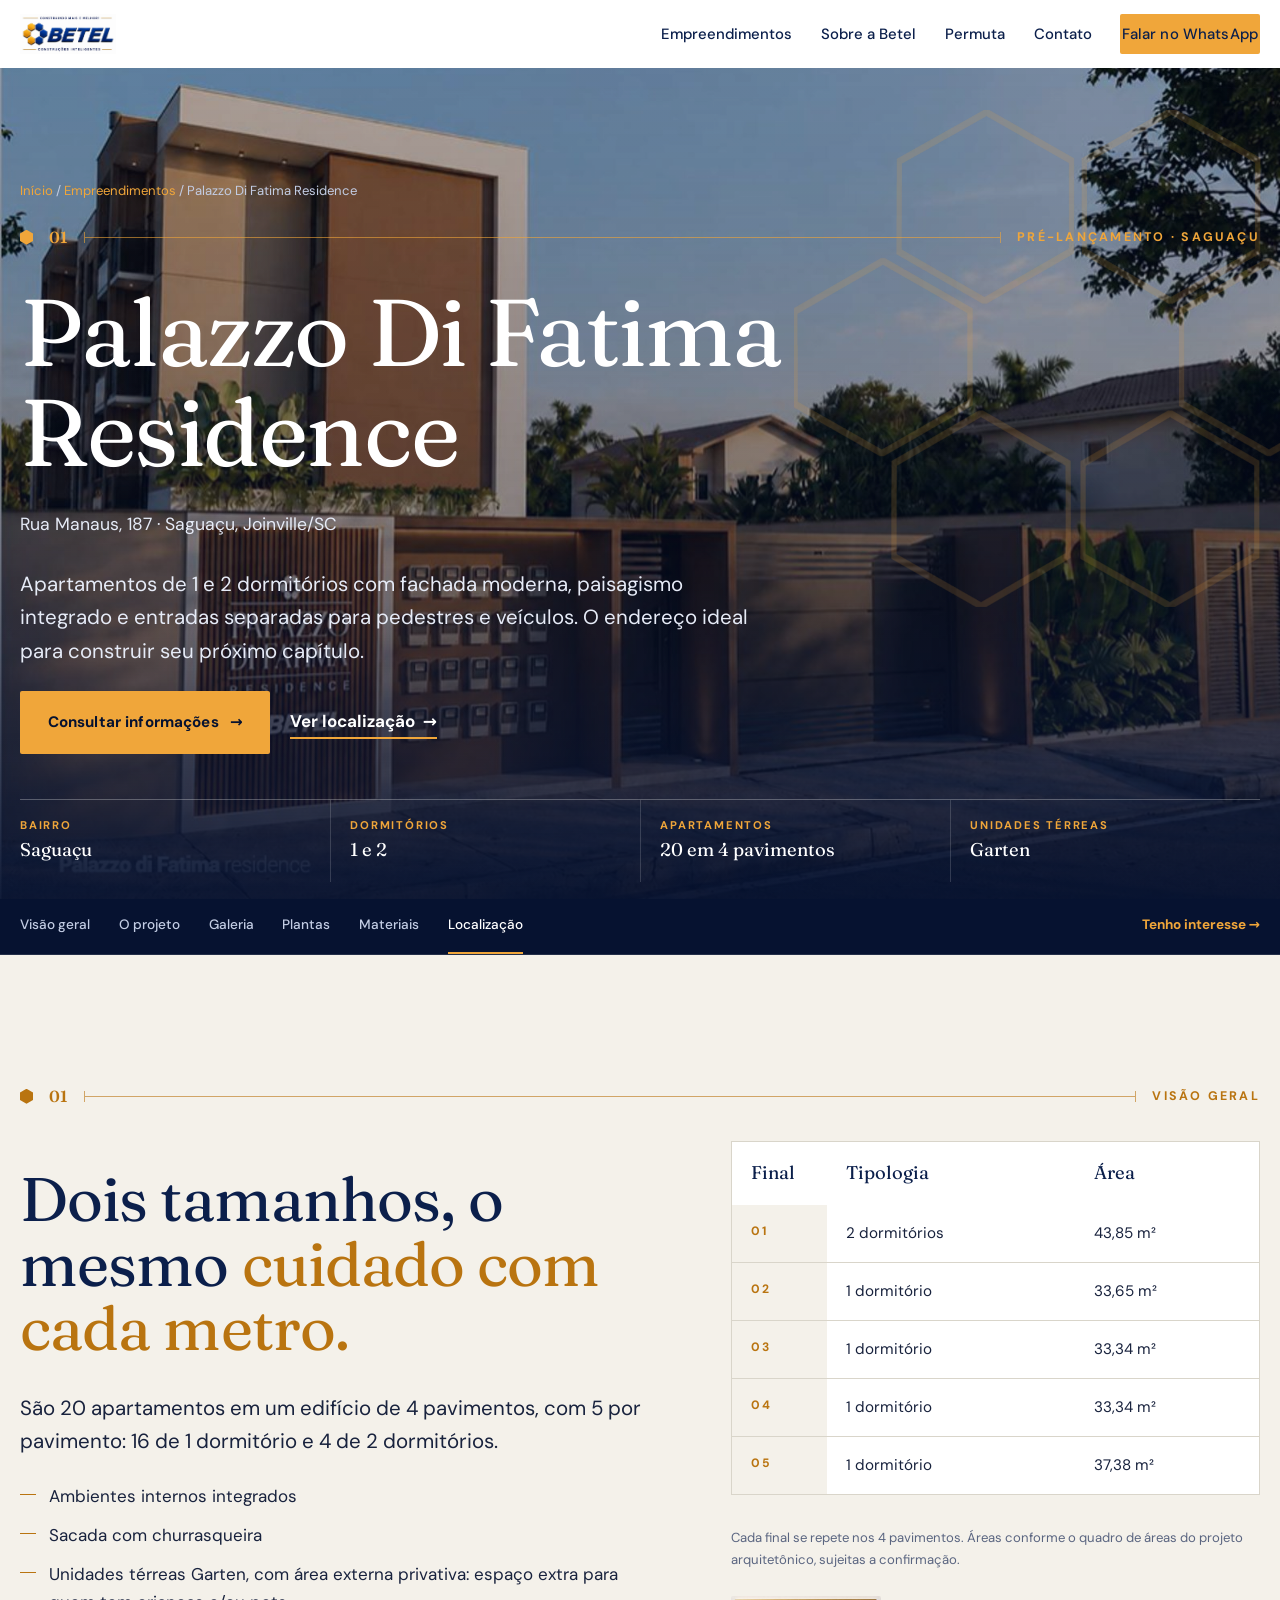
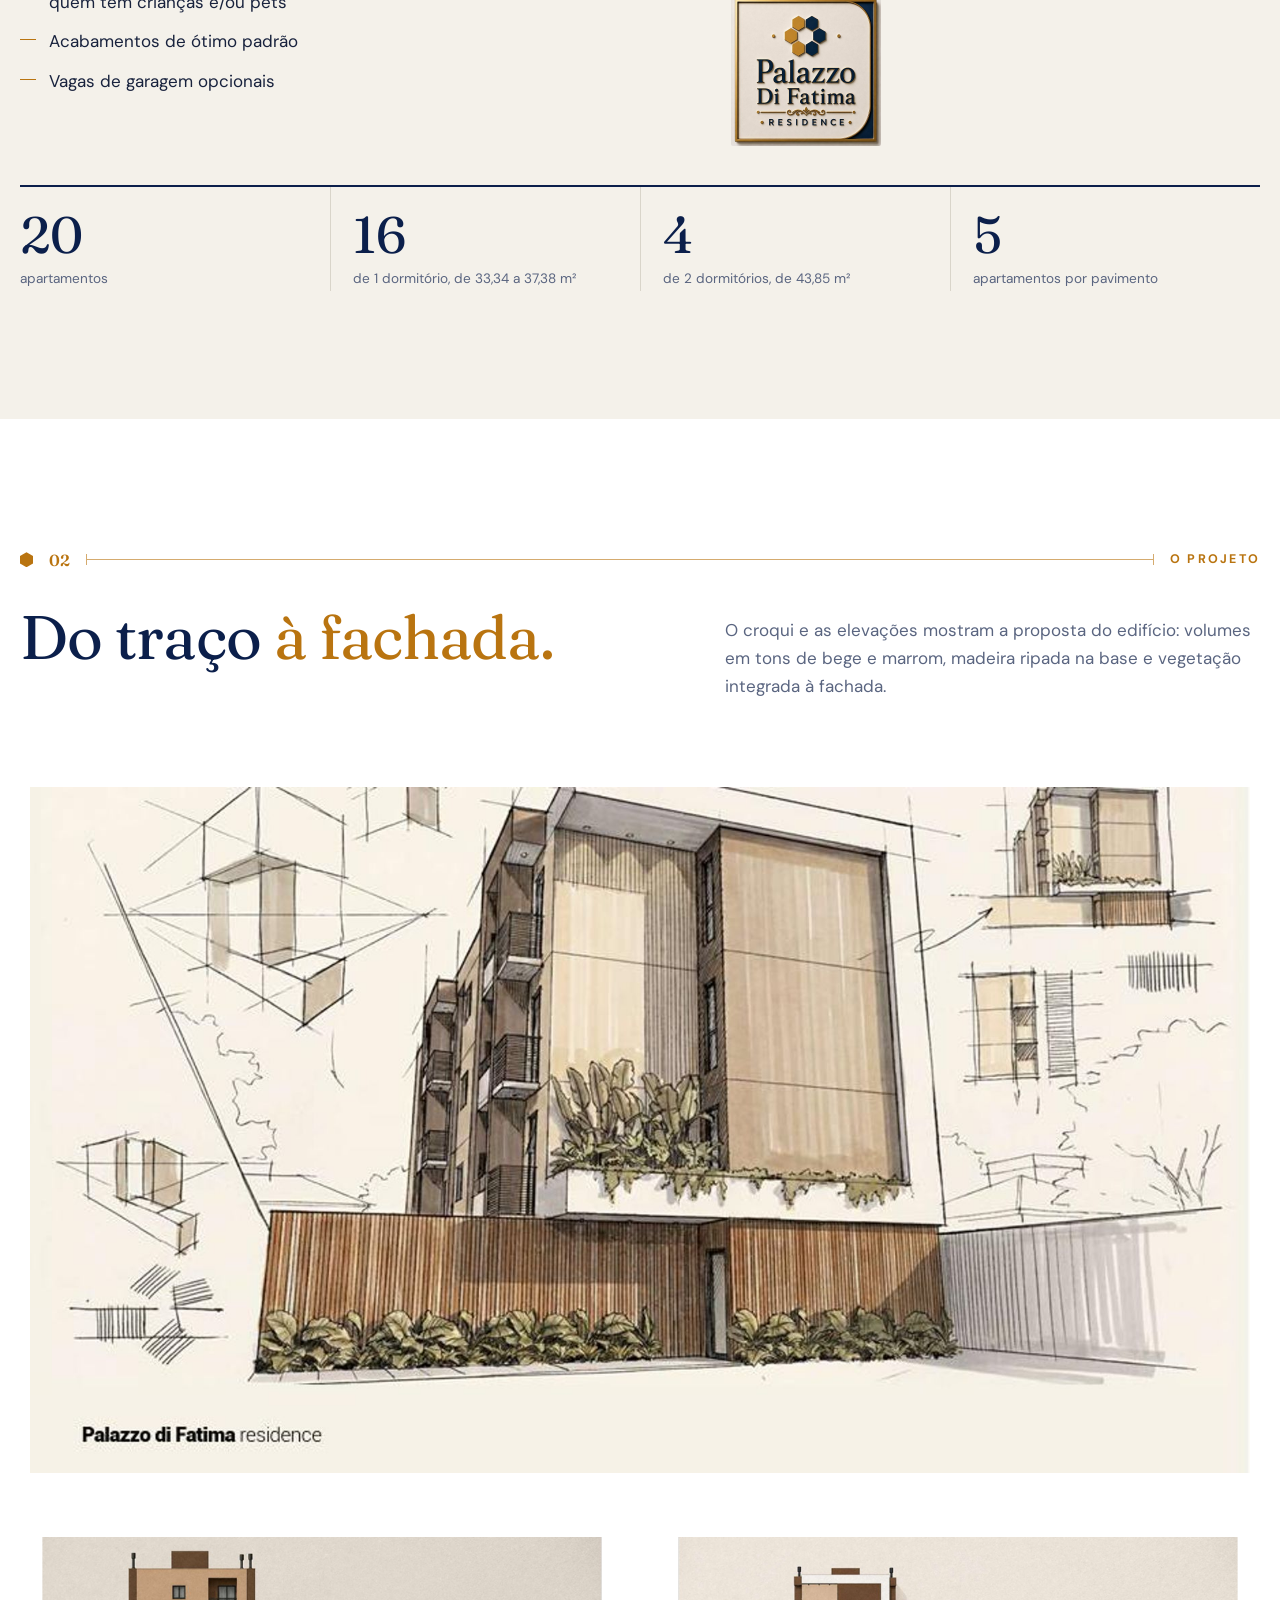
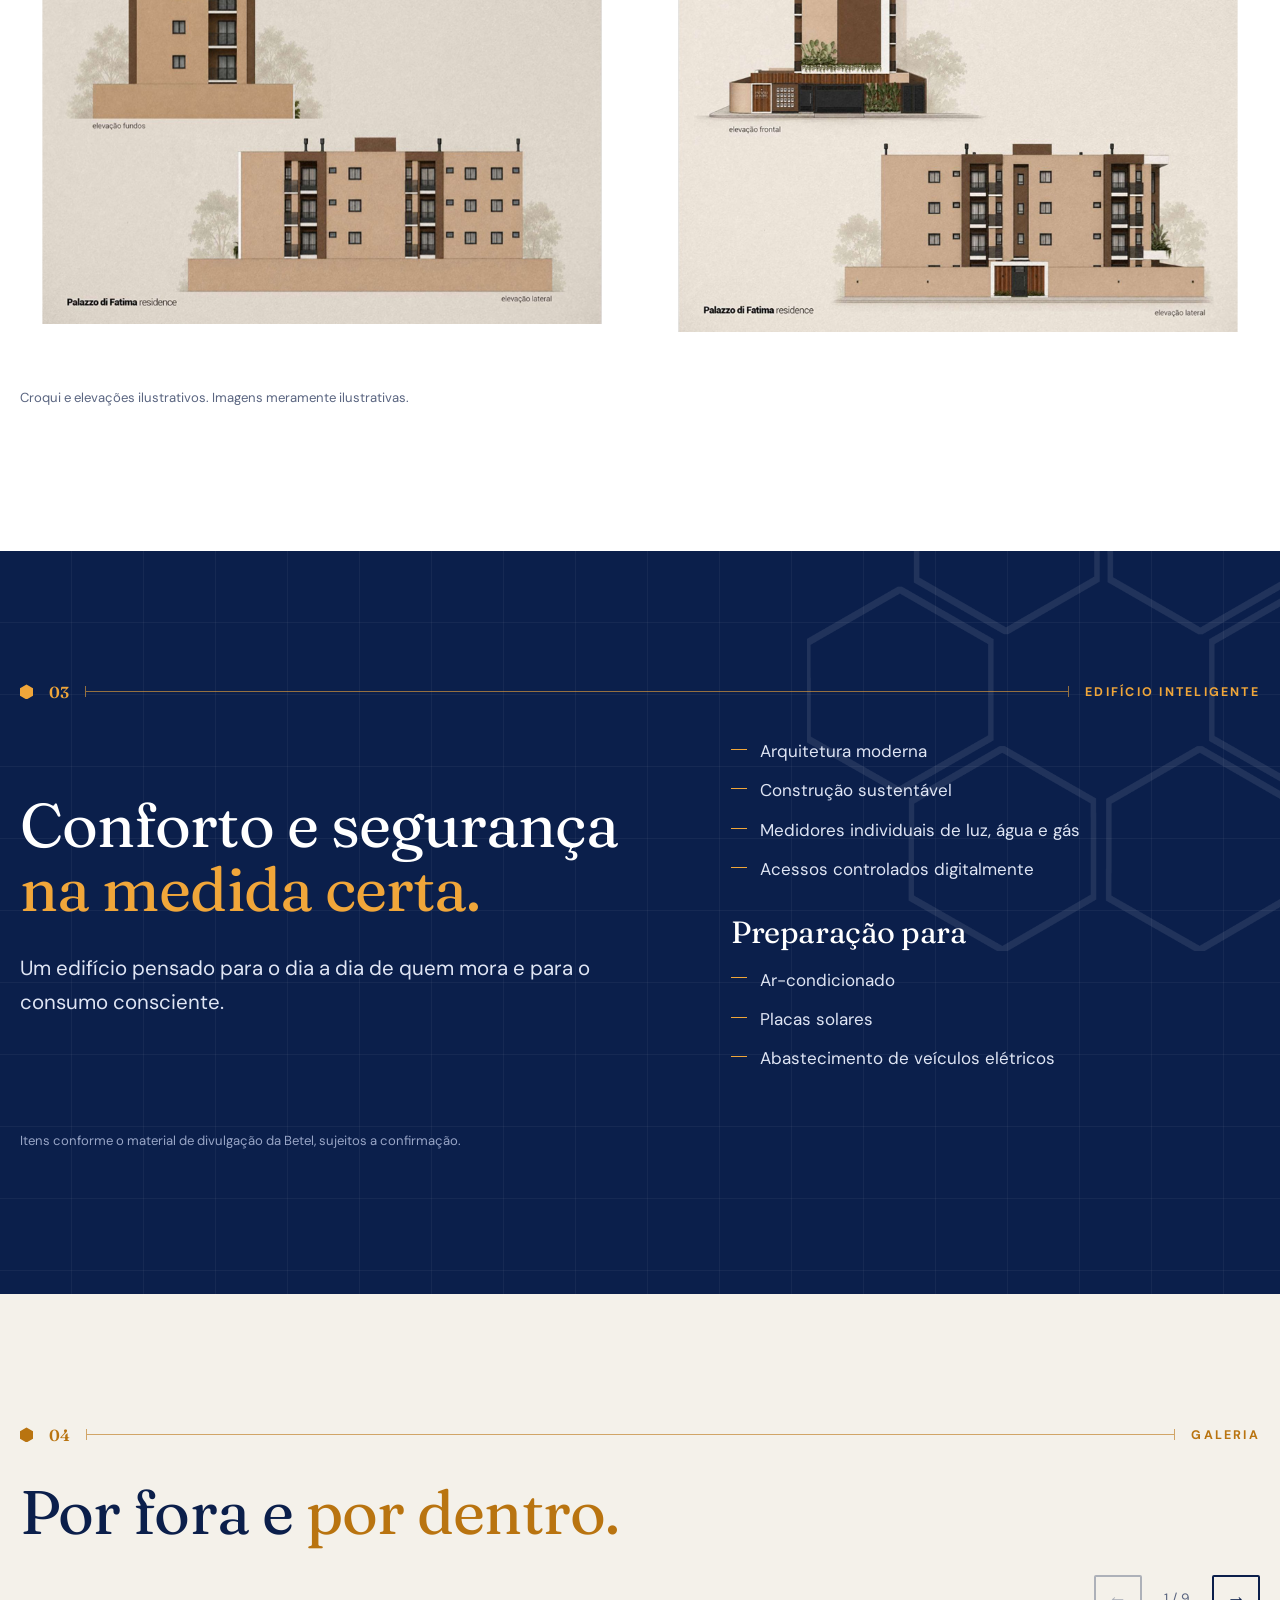
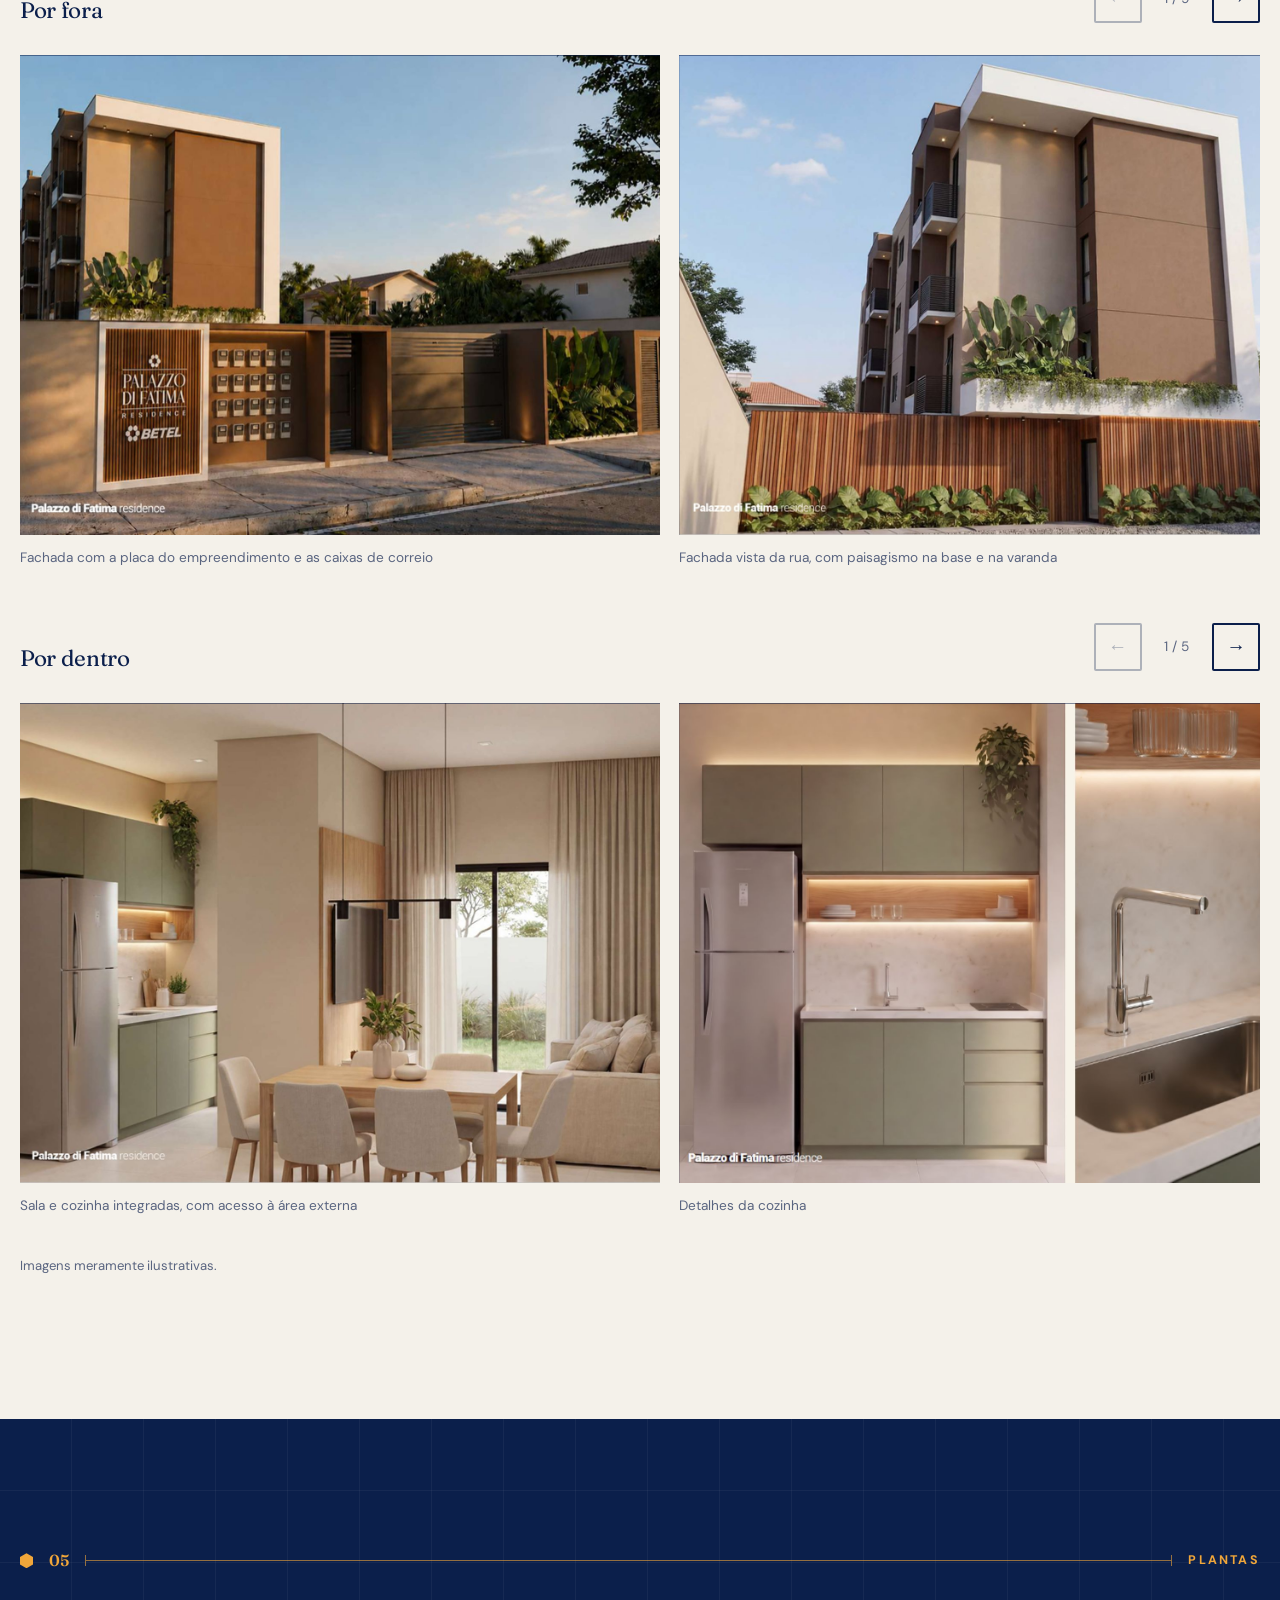
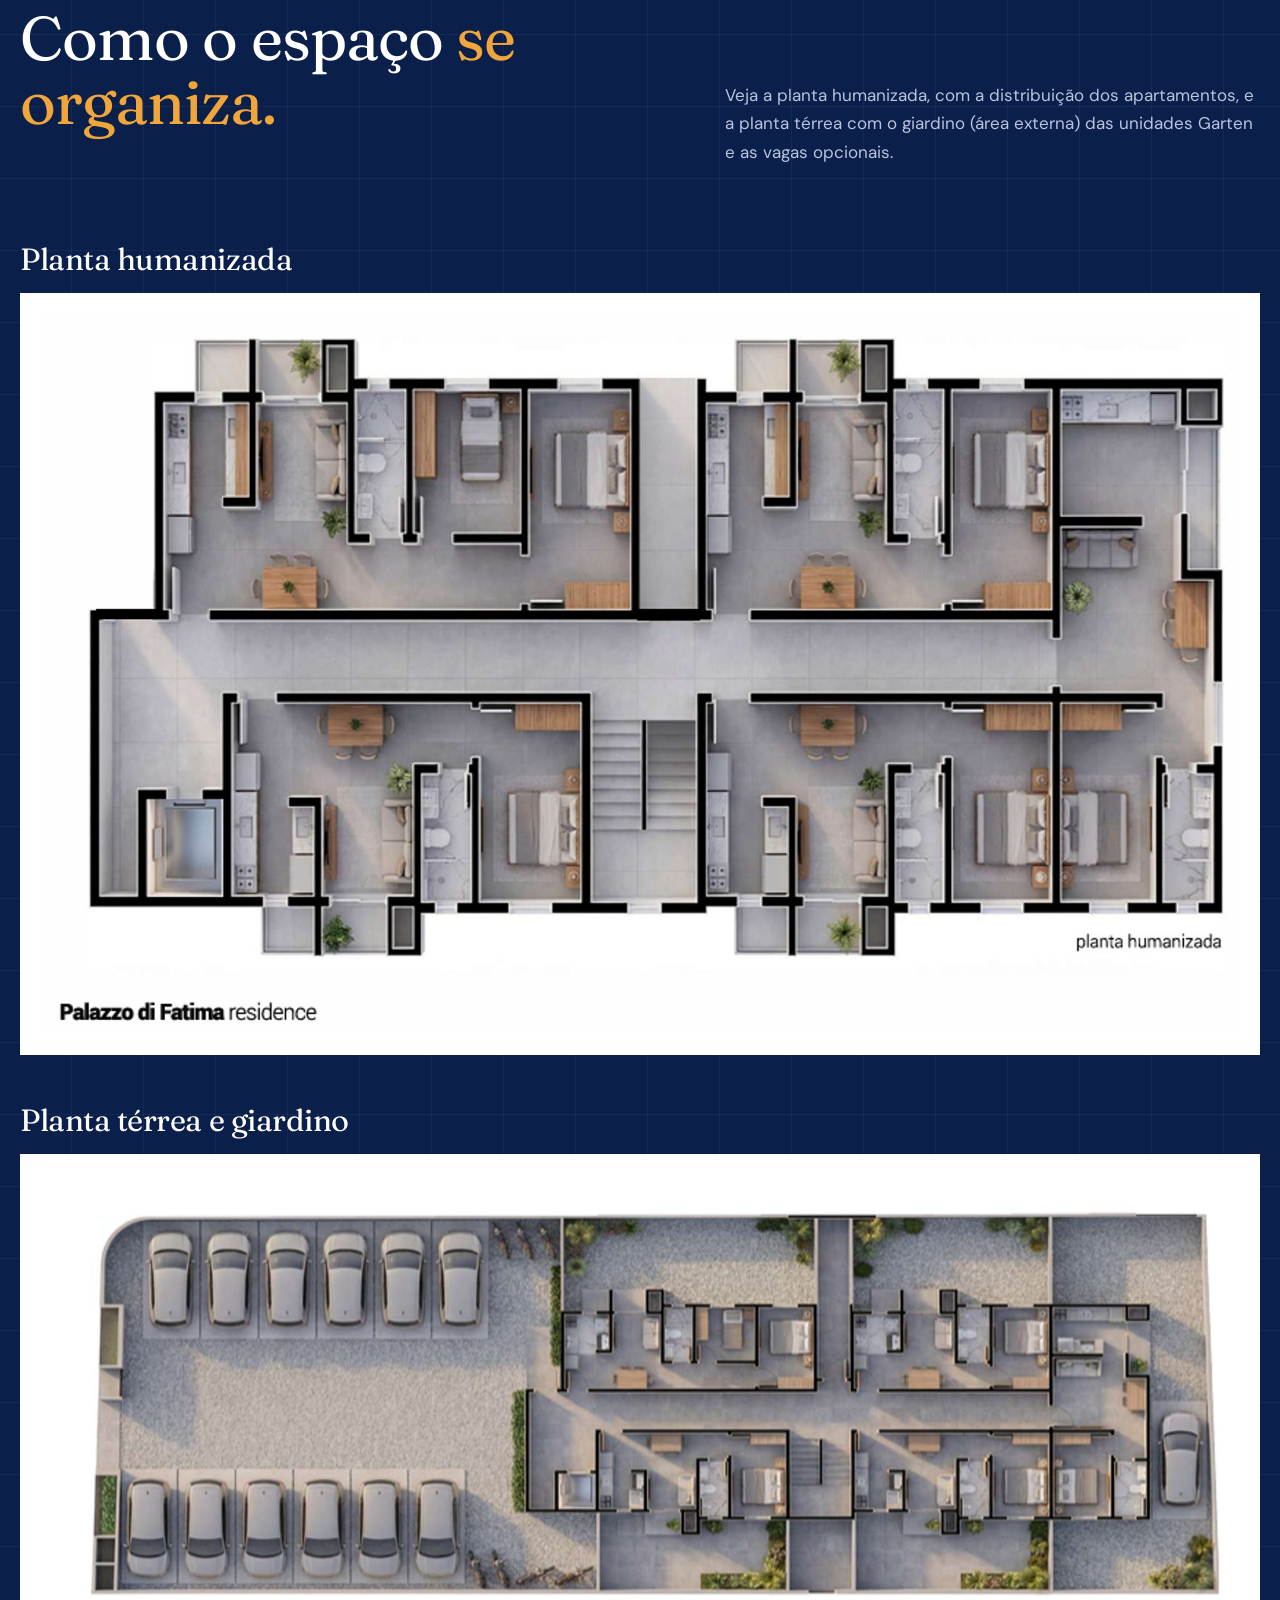
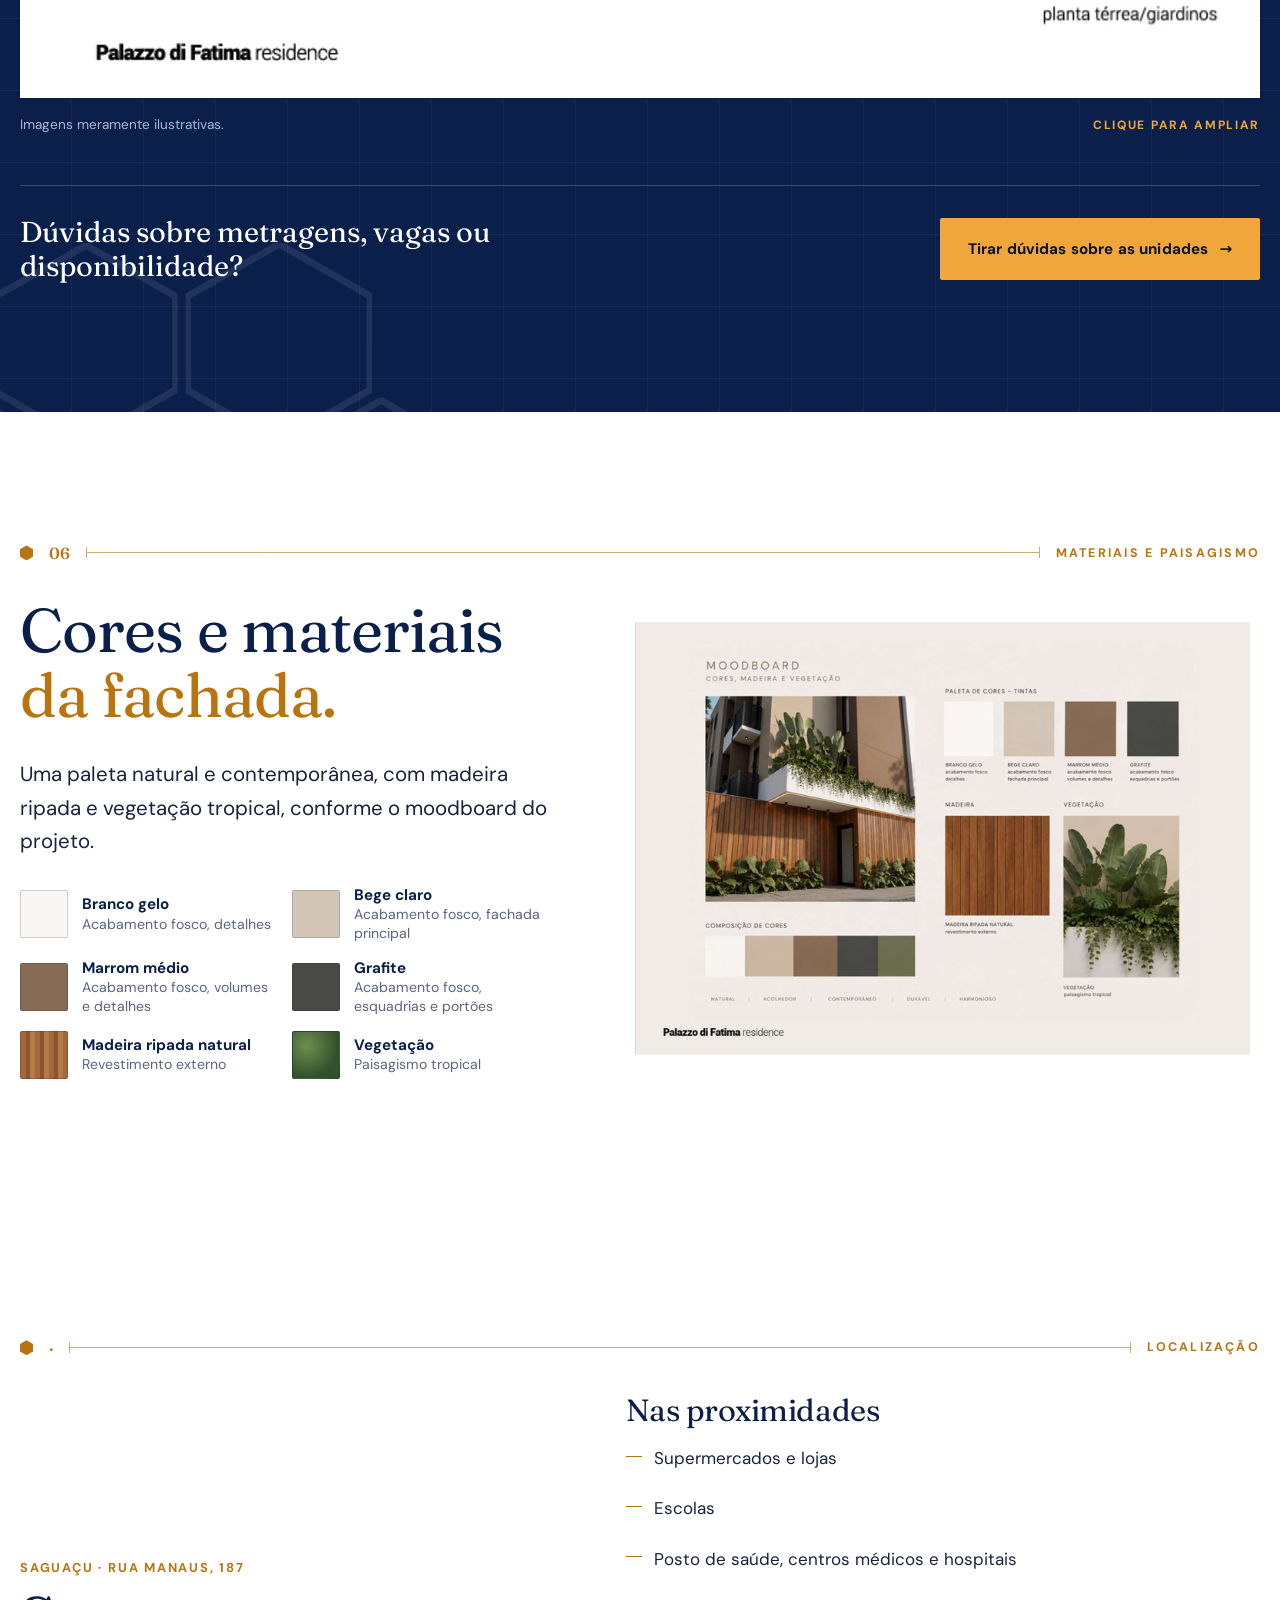
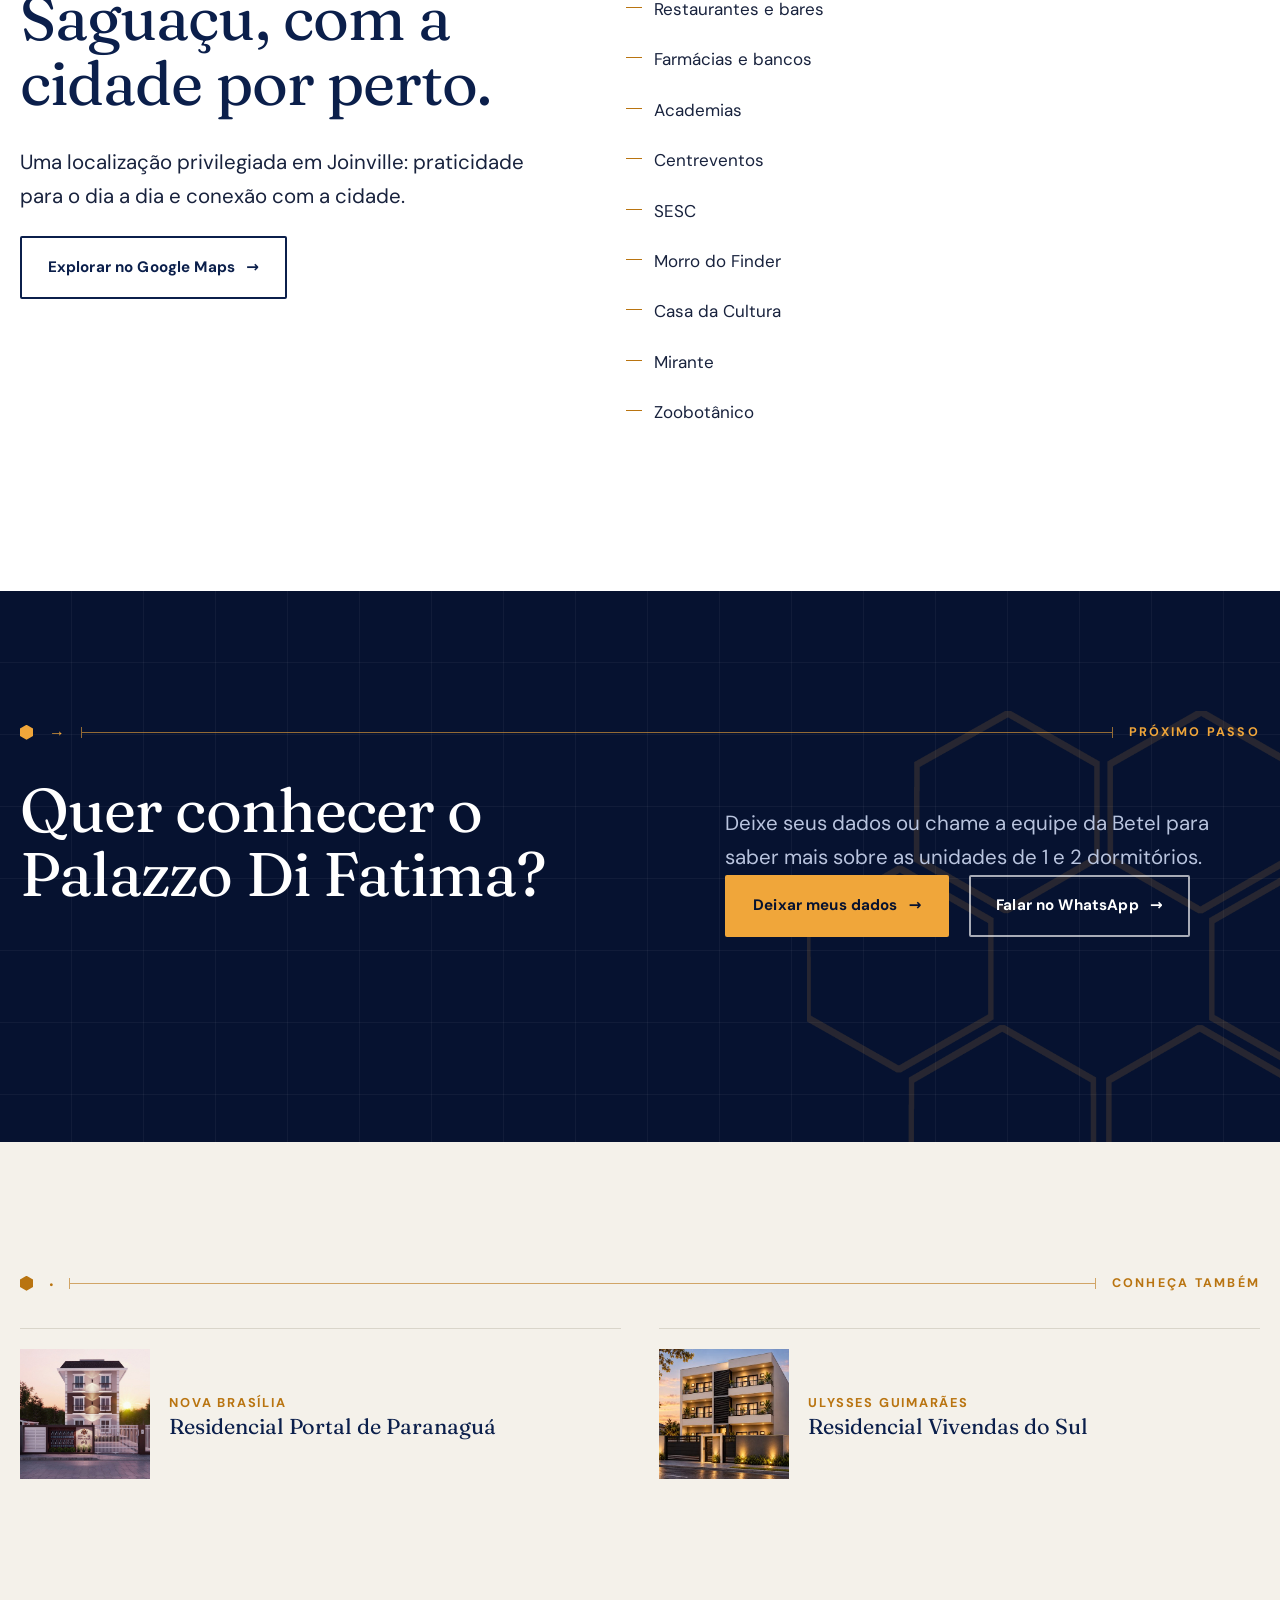
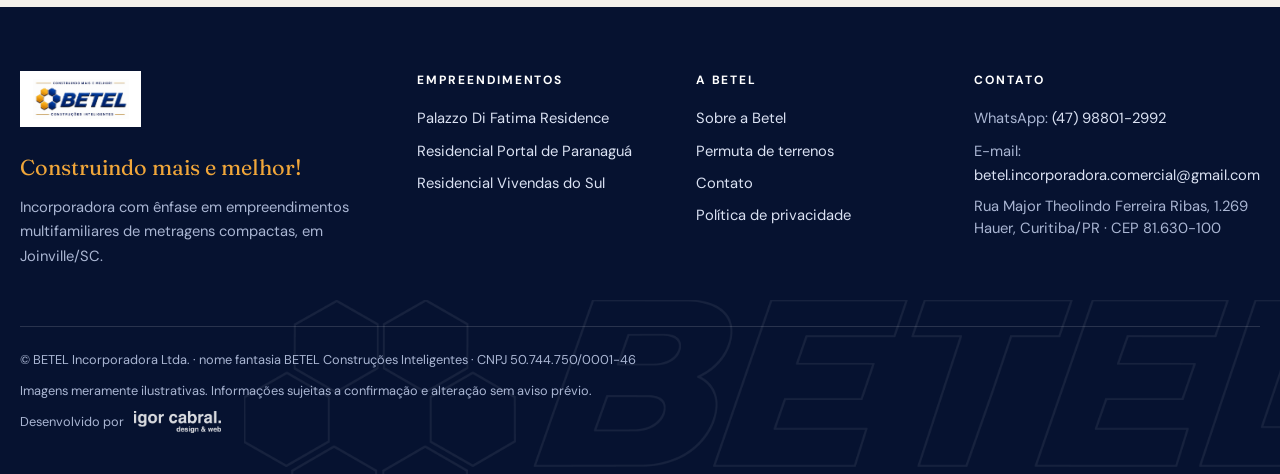
==== commit ccb32a8b: "feat: finaliza atualizacoes do site Betel" ====
--- a/palazzo-di-fatima.html
+++ b/palazzo-di-fatima.html
@@ -8,6 +8,7 @@
 <meta property="og:title" content="Palazzo Di Fatima Residence — 20 apartamentos de 1 e 2 dormitórios no Saguaçu, Joinville | Betel">
 <meta property="og:description" content="Palazzo Di Fatima Residence, Rua Manaus, 187, Saguaçu (Joinville): 20 apartamentos de 1 e 2 dormitórios, unidades Garten, edifício inteligente. Veja plantas, galeria e localização.">
 <meta property="og:type" content="website">
+<meta property="og:site_name" content="BETEL Construções Inteligentes">
 <meta property="og:locale" content="pt_BR">
 <meta property="og:image" content="img/palazzo-fachada.jpg">
 <meta name="theme-color" content="#0b1f4b">
@@ -213,18 +214,21 @@
           <li><a href="index.html#sobre">Sobre a Betel</a></li>
           <li><a href="index.html#permuta">Permuta de terrenos</a></li>
           <li><a href="index.html#contato">Contato</a></li>
+          <li><a href="politica-de-privacidade.html">Política de privacidade</a></li>
         </ul>
       </div>
       <div>
         <h4>Contato</h4>
         <ul>
           <li>WhatsApp: <a data-wa="Olá! Acessei o site da Betel e gostaria de receber mais informações." href="#"><span data-wa-label>(47) 98801-2992</span></a></li>
-          <li>Joinville · Santa Catarina</li>
+          <li>E-mail: <a href="mailto:betel.incorporadora.comercial@gmail.com">betel.incorporadora.comercial@gmail.com</a></li>
+          <li><address>Rua Major Theolindo Ferreira Ribas, 1.269<br>Hauer, Curitiba/PR · CEP 81.630-100</address></li>
         </ul>
       </div>
     </div>
     <div class="legal">
-      <p>Imagens meramente ilustrativas. Informações sujeitas a confirmação e alteração sem aviso prévio. © Betel Incorporadora.</p>
+      <p>© BETEL Incorporadora Ltda. · nome fantasia BETEL Construções Inteligentes · CNPJ 50.744.750/0001-46</p>
+      <p>Imagens meramente ilustrativas. Informações sujeitas a confirmação e alteração sem aviso prévio.</p>
       <p class="credit">Desenvolvido por <a href="https://igorcabral.dev.br" target="_blank" rel="noopener" aria-label="Igor Cabral, desenvolvedor do site (abre em nova aba)"><img src="img/igor-cabral-logo-white.png" alt="Igor Cabral" height="22" onerror="this.outerHTML='<span>Igor Cabral</span>'"></a></p>
     </div>
   </div>
--- a/css/style.css
+++ b/css/style.css
@@ -501,3 +501,20 @@
 
 .hero .dim .n{white-space:nowrap}
 @media (max-width:640px){.hero .dim .dim-r{display:none}}
+
+/* ===== Dados da empresa, endereço e página de política de privacidade ===== */
+address{font-style:normal}
+.site-footer address{line-height:1.5}
+.contact-info{list-style:none;padding:0;margin:1.8rem 0 0;display:grid;gap:1.1rem;font-size:.95rem}
+.contact-info li{display:grid;gap:.15rem}
+.contact-info li>span{font-size:.72rem;letter-spacing:.16em;text-transform:uppercase;color:var(--gold);font-weight:700}
+.contact-info a{color:#fff;word-break:break-word}
+.contact-info address{color:#c3cde4}
+.check a{color:var(--navy);font-weight:700}
+.legal-doc .wrap{max-width:820px}
+.legal-doc h1{font-size:clamp(2.2rem,5vw,3.6rem);margin:.2em 0 .4em}
+.legal-doc h2{font-size:clamp(1.3rem,2.4vw,1.7rem);margin:2.4rem 0 .6rem}
+.legal-doc p,.legal-doc li{max-width:68ch}
+.legal-doc ul{padding-left:1.2rem;display:grid;gap:.5rem;margin:0 0 1.1rem}
+.legal-doc a{color:var(--navy);font-weight:700}
+.legal-doc .updated{font-size:.85rem;color:var(--muted)}
